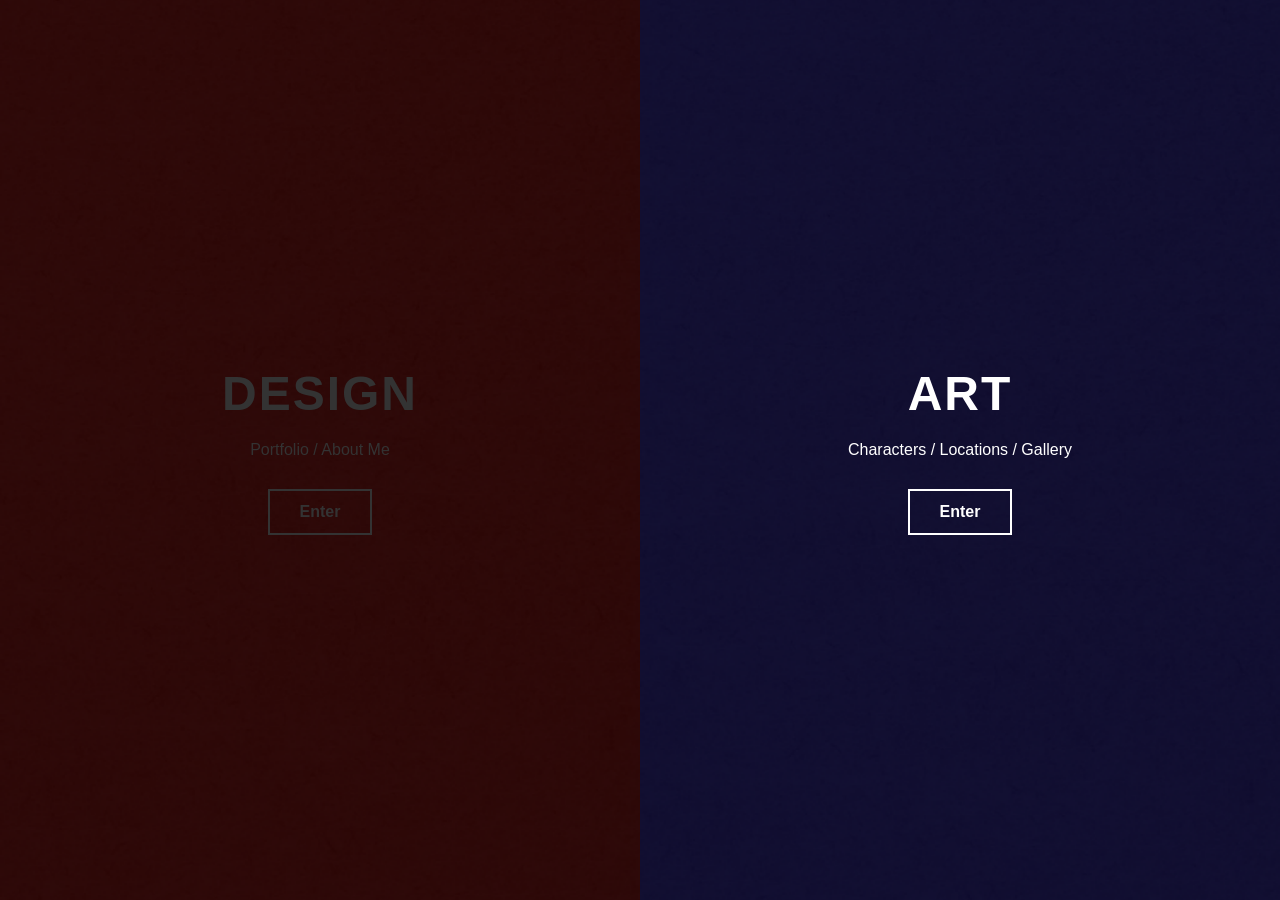
==== index.html @ 6acf8da5 "Start" ====
<!DOCTYPE html>
<html lang="en">
<head>
    <meta charset="UTF-8">
    <meta name="viewport" content="width=device-width, initial-scale=1.0">
    <title>My Portfolio Hub</title>
    <link rel="stylesheet" href="style.css">
</head>
<body>

    <div class="split-container">
        <section class="split-side design-side">
            <h1>Design</h1>
            <p style="margin-bottom: 30px;">Portfolio / About Me</p>
            <!-- Веде на сторінку design.html -->
            <a href="design.html" class="btn design-btn">Enter</a>
        </section>
        <section class="split-side art-side">
            <h1>Art</h1>
            <p style="margin-bottom: 30px;">Characters / Locations / Gallery</p>
            <a href="art.html" class="btn art-btn">Enter</a>
        </section>

    </div>

</body>
</html>
---- style.css ----
* {
    margin: 0;
    padding: 0;
    box-sizing: border-box;
}

body, html {
    height: 100%;
    font-family: Arial, sans-serif;
    overflow: hidden;
}
.split-container {
    display: flex;
    width: 100%;
    height: 100vh;
}
.split-side {
    flex: 1;
    display: flex;
    flex-direction: column;
    justify-content: center;
    align-items: center;
    text-align: center;
    padding: 20px;
    transition: background 0.3s ease;
}
.design-side {
        background: url("./images/redbg.png") center / cover no-repeat;
        color: #333333;
    }

.design-btn {
    border-color: #ffffff;
    color: #ffffff;
    background: transparent;
}

.design-btn:hover {
    background: #ffffff;
    color: #5a100d;
}
.art-side {
    background: url("./images/bluebg.png") center / cover no-repeat;
    color: #ffffff;
}

h1 {
    font-size: 3rem;
    margin-bottom: 20px;
    text-transform: uppercase;
    letter-spacing: 2px;
}

.btn {
    display: inline-block;
    padding: 12px 30px;
    font-size: 1rem;
    text-decoration: none;
    border: 2px solid;
    font-weight: bold;
    cursor: pointer;
    transition: all 0.3s ease;
}

.design-btn {
    border-color: #333;
    color: #333;
    background: transparent;
}
.design-btn:hover {
    background: #333;
    color: #fff;
}

.art-btn {
    border-color: #fff;
    color: #fff;
    background: transparent;
}
.art-btn:hover {
    background: #fff;
    color: #222;
}

@media (max-width: 768px) {
    .split-container {
        flex-direction: column;
    }
}
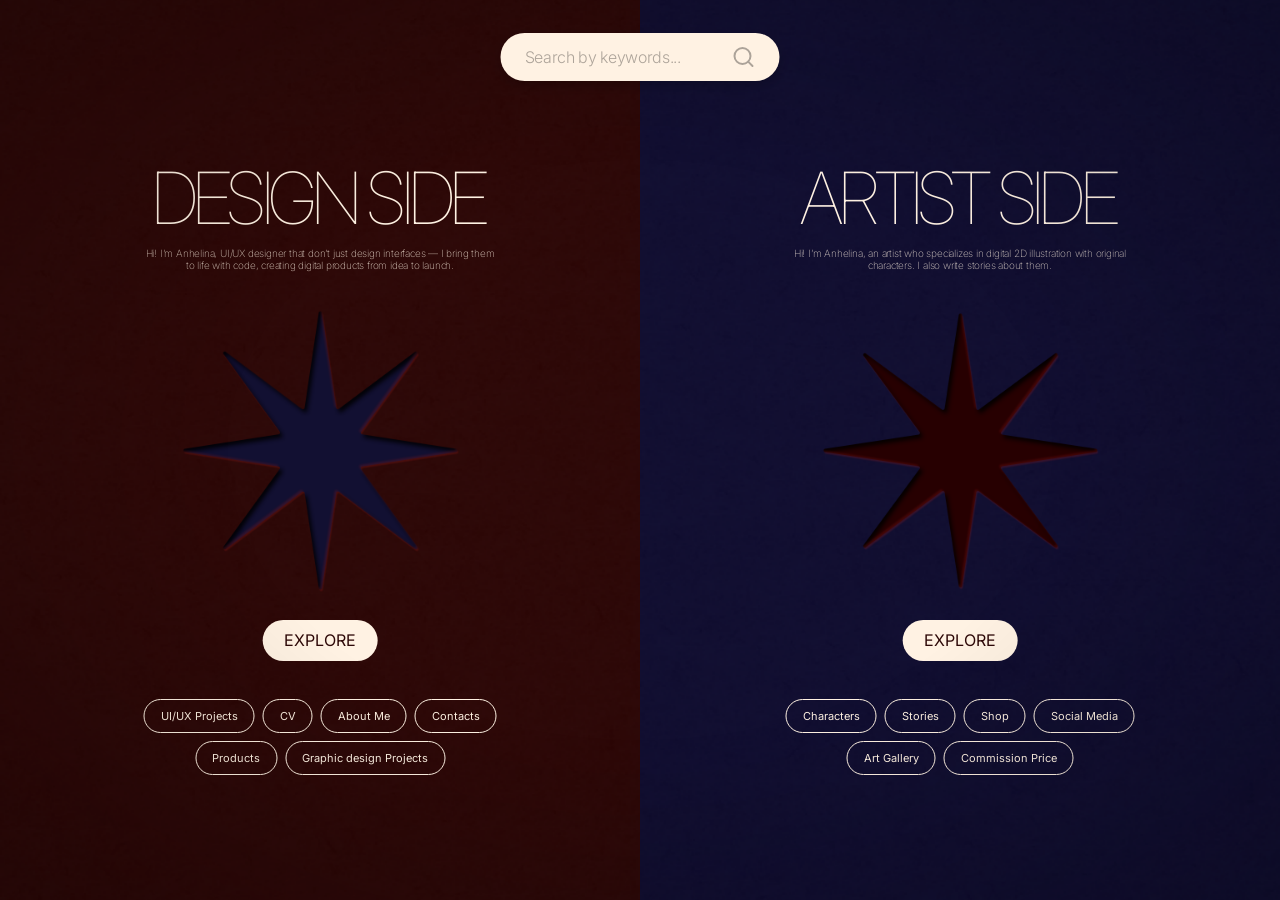
==== commit 05f25c06: "Update" ====
--- a/index.html
+++ b/index.html
@@ -3,25 +3,83 @@
 <head>
     <meta charset="UTF-8">
     <meta name="viewport" content="width=device-width, initial-scale=1.0">
-    <title>My Portfolio Hub</title>
+    <title>echoji07 — Portfolio</title>
+    <link rel="icon" type="image/svg+xml" href="images/favicon.svg">
+    <link rel="preconnect" href="https://fonts.googleapis.com">
+    <link rel="preconnect" href="https://fonts.gstatic.com" crossorigin>
+    <link href="https://fonts.googleapis.com/css2?family=Inter:wght@100;200;300;400&display=swap" rel="stylesheet">
     <link rel="stylesheet" href="style.css">
 </head>
-<body>
+<body class="hub-page">
 
-    <div class="split-container">
+    <!-- Пошук (по центру між двома половинами) -->
+    <form class="search" role="search" onsubmit="return false;">
+        <div class="search-field">
+            <input class="search-input" type="text" placeholder="Search by keywords..." aria-label="Search by keywords" autocomplete="off">
+            <button class="search-clear" type="button" aria-label="Clear" hidden>
+                <img src="images/close-icon.svg" alt="">
+            </button>
+            <img class="search-icon" src="images/search-icon.svg" alt="">
+        </div>
+        <div class="search-results"></div>
+    </form>
+
+    <main class="split-container">
+
+        <!-- ===== DESIGN SIDE ===== -->
         <section class="split-side design-side">
-            <h1>Design</h1>
-            <p style="margin-bottom: 30px;">Portfolio / About Me</p>
-            <!-- Веде на сторінку design.html -->
-            <a href="design.html" class="btn design-btn">Enter</a>
-        </section>
-        <section class="split-side art-side">
-            <h1>Art</h1>
-            <p style="margin-bottom: 30px;">Characters / Locations / Gallery</p>
-            <a href="art.html" class="btn art-btn">Enter</a>
+            <div class="stage">
+
+                <div class="hero-text">
+                    <h1 class="hero-title">Design Side</h1>
+                    <p class="hero-desc">Hi! I’m Anhelina, UI/UX designer that don’t just design interfaces — I bring them to life with code, creating digital products from idea to launch.</p>
+                </div>
+
+                <a href="design.html" class="btn">explore</a>
+
+                <nav class="nav-chips" aria-label="Design navigation">
+                    <div class="chip-row">
+                        <a href="design.html#ui-ux" class="chip">UI/UX Projects</a>
+                        <a href="design.html#cv" class="chip">CV</a>
+                        <a href="design.html#about" class="chip">About Me</a>
+                        <a href="design.html#contacts" class="chip">Contacts</a>
+                    </div>
+                    <div class="chip-row">
+                        <a href="design.html#products" class="chip">Products</a>
+                        <a href="design.html#graphic" class="chip">Graphic design Projects</a>
+                    </div>
+                </nav>
+            </div>
         </section>
 
-    </div>
+        <!-- ===== ARTIST SIDE ===== -->
+        <section class="split-side art-side">
+            <div class="stage">
 
+                <div class="hero-text">
+                    <h1 class="hero-title">Artist Side</h1>
+                    <p class="hero-desc">Hi! I’m Anhelina, an artist who specializes in digital 2D illustration with original characters. I also write stories about them.</p>
+                </div>
+
+                <a href="art.html" class="btn">explore</a>
+
+                <nav class="nav-chips" aria-label="Art navigation">
+                    <div class="chip-row">
+                        <a href="art.html#characters" class="chip">Characters</a>
+                        <a href="art.html#stories" class="chip">Stories</a>
+                        <a href="art.html#shop" class="chip">Shop</a>
+                        <a href="art.html#social" class="chip">Social Media</a>
+                    </div>
+                    <div class="chip-row">
+                        <a href="art.html#gallery" class="chip">Art Gallery</a>
+                        <a href="art.html#commission" class="chip">Commission Price</a>
+                    </div>
+                </nav>
+            </div>
+        </section>
+
+    </main>
+
+    <script src="search.js"></script>
 </body>
-</html>+</html>
--- a/style.css
+++ b/style.css
@@ -1,89 +1,414 @@
+/* ==========================================================
+   echoji07 website — перший екран (Design side / Artist side)
+   Макет Figma: 1920x1080, кожна половина 960x1080.
+   Усі розміри задані через --u (1 піксель макета).
+   ========================================================== */
+
+:root {
+    --u: min(calc(100vw / 1920), calc(100vh / 1080));
+    --cream: #FFF2E3;
+    --red-bg: #270001;
+    --blue-bg: #08072F;
+    --red-star: #121032;
+    --blue-star: #270001;
+    --btn-text: #2E0908;
+}
+
 * {
     margin: 0;
     padding: 0;
     box-sizing: border-box;
 }
 
-body, html {
+html, body {
     height: 100%;
-    font-family: Arial, sans-serif;
+    font-family: "Inter", Arial, sans-serif;
+    -webkit-font-smoothing: antialiased;
+}
+
+body.hub-page {
     overflow: hidden;
-}
+    background: #000;
+}
+
+a {
+    text-decoration: none;
+    color: inherit;
+}
+
+/* ---------- Він'єтка на весь екран (~20% затемнення по краях) ---------- */
+
+body.hub-page::after {
+    content: "";
+    position: fixed;
+    inset: 0;
+    z-index: 4;
+    pointer-events: none;
+    background: radial-gradient(ellipse at center, rgba(0, 0, 0, 0) 45%, rgba(0, 0, 0, 0.2) 100%);
+}
+
+/* ---------- Контейнер з двома половинами ---------- */
+
 .split-container {
     display: flex;
     width: 100%;
     height: 100vh;
-}
+    position: relative;
+}
+
 .split-side {
+    position: relative;
     flex: 1;
+    overflow: hidden;
+    color: var(--cream);
+}
+
+.design-side {
+    background: var(--red-bg) url("./images/redbg.png") center / cover no-repeat;
+}
+
+.art-side {
+    background: var(--blue-bg) url("./images/bluebg.png") center / cover no-repeat;
+}
+
+/* Сцена 960x1080 — по центру половини, масштабується разом з вікном */
+.stage {
+    position: absolute;
+    left: 50%;
+    top: 50%;
+    width: calc(960 * var(--u));
+    height: calc(1080 * var(--u));
+    transform: translate(-50%, -50%);
+}
+
+/* ---------- Заголовок + опис ---------- */
+
+.hero-text {
+    position: absolute;
+    left: 50%;
+    top: calc(100 * var(--u));
+    width: calc(588 * var(--u));
+    transform: translateX(-50%);
     display: flex;
     flex-direction: column;
+    align-items: center;
+    gap: calc(12 * var(--u));
+}
+
+.hero-title {
+    width: 100%;
+    height: calc(124 * var(--u));
+    display: flex;
+    align-items: center;
     justify-content: center;
-    align-items: center;
     text-align: center;
-    padding: 20px;
-    transition: background 0.3s ease;
-}
-.design-side {
-        background: url("./images/redbg.png") center / cover no-repeat;
-        color: #333333;
-    }
-
-.design-btn {
-    border-color: #ffffff;
-    color: #ffffff;
+    font-family: "Inter", Arial, sans-serif;
+    font-weight: 100;
+    font-size: calc(108 * var(--u));
+    line-height: 1;
+    letter-spacing: -0.08em;
+    /* компенсація від'ємного letter-spacing після останньої літери, щоб текст був точно по центру */
+    padding-right: 0.08em;
+    text-transform: uppercase;
+    white-space: nowrap;
+    color: var(--cream);
+    margin: 0;
+}
+
+.hero-desc {
+    width: calc(526 * var(--u));
+    max-width: 100%;
+    text-align: center;
+    font-family: "Inter", Arial, sans-serif;
+    font-weight: 200; /* Inter Extra Light */
+    font-size: max(10px, calc(14 * var(--u)));
+    line-height: calc(18 * var(--u));
+    letter-spacing: -0.02em;
+    color: rgba(255, 242, 227, 0.8);
+}
+
+/* ---------- Кнопка EXPLORE ---------- */
+
+.btn {
+    position: absolute;
+    left: 50%;
+    top: calc(795 * var(--u));
+    transform: translateX(-50%);
+    display: inline-flex;
+    align-items: center;
+    justify-content: center;
+    padding: calc(14 * var(--u)) calc(24 * var(--u));
+    border-radius: 999px;
+    background: var(--cream);
+    color: var(--btn-text);
+    font-weight: 400;
+    font-size: max(12px, calc(18 * var(--u)));
+    text-transform: uppercase;
+    line-height: 1.2;
+    cursor: pointer;
+    transition: transform 0.25s ease, box-shadow 0.25s ease;
+}
+
+.btn:hover {
+    transform: translateX(-50%) translateY(-2px);
+    box-shadow: 0 6px 20px rgba(255, 242, 227, 0.25);
+}
+
+/* Кнопки EXPLORE: текст 24, відступи 16 / 32 (задані окремо для кожної сторони) */
+.design-side .btn {
+    font-size: max(16px, calc(24 * var(--u)));
+    padding: calc(16 * var(--u)) calc(32 * var(--u));
+}
+
+.art-side .btn {
+    font-size: max(16px, calc(24 * var(--u)));
+    padding: calc(16 * var(--u)) calc(32 * var(--u));
+}
+
+/* ---------- Навігаційні «таблетки» ---------- */
+
+.nav-chips {
+    position: absolute;
+    left: 50%;
+    top: calc(914 * var(--u));
+    transform: translateX(-50%);
+    display: flex;
+    flex-direction: column;
+    align-items: center;
+    gap: calc(12 * var(--u));
+}
+
+.chip-row {
+    display: flex;
+    justify-content: center;
+    align-items: center;
+    gap: calc(12 * var(--u));
+}
+
+.chip {
+    display: inline-flex;
+    align-items: center;
+    justify-content: center;
+    padding: calc(14 * var(--u)) calc(24 * var(--u));
+    border: 1px solid var(--cream);
+    border-radius: 999px;
+    color: var(--cream);
+    font-weight: 400;
+    font-size: max(11px, calc(16 * var(--u)));
+    line-height: 1.2;
+    white-space: nowrap;
+    transition: background 0.25s ease, color 0.25s ease;
+}
+
+.chip:hover {
+    background: var(--cream);
+    color: var(--btn-text);
+}
+
+/* ---------- Пошук (по центру зверху, через обидві половини) ---------- */
+
+.search {
+    position: fixed;
+    z-index: 5;
+    left: 50%;
+    top: clamp(16px, calc(50 * var(--u)), 50px);
+    transform: translateX(-50%);
+    width: 279px;
+    background: var(--cream);
+    border-radius: 30px;
+    overflow: hidden;
+    box-shadow: 0 4px 12px rgba(0, 0, 0, 0.2);
+}
+
+/* Рядок вводу: 279 x 48, відступи 12 / 24 */
+.search-field {
+    display: flex;
+    align-items: center;
+    height: 48px;
+    padding: 12px 24px;
+}
+
+.search input {
+    flex: 1;
+    min-width: 0;
+    border: 0;
+    outline: 0;
     background: transparent;
-}
-
-.design-btn:hover {
-    background: #ffffff;
-    color: #5a100d;
-}
-.art-side {
-    background: url("./images/bluebg.png") center / cover no-repeat;
-    color: #ffffff;
-}
-
-h1 {
+    font-family: "Inter", Arial, sans-serif;
+    font-weight: 300;
+    font-size: 16px;
+    line-height: 24px;
+    height: 24px;
+    letter-spacing: -0.02em;
+    color: #000;
+}
+
+.search input::placeholder {
+    color: rgba(0, 0, 0, 0.32);
+}
+
+.search input::-webkit-search-cancel-button {
+    display: none;
+}
+
+.search-icon {
+    flex: none;
+    display: block;
+    width: 24px;
+    height: 24px;
+    opacity: 0.32;
+    transition: opacity 0.2s ease;
+}
+
+.search-icon:hover {
+    opacity: 0.6;
+}
+
+/* Хрестик очищення: з'являється, коли є текст; відступ 12px до лупи */
+.search-clear {
+    flex: none;
+    display: flex;
+    align-items: center;
+    justify-content: center;
+    width: 24px;
+    height: 24px;
+    margin-right: 12px;
+    padding: 0;
+    border: 0;
+    background: transparent;
+    cursor: pointer;
+}
+
+.search-clear[hidden] {
+    display: none;
+}
+
+.search-clear img {
+    width: 18px;
+    height: 18px;
+    opacity: 0.32;
+    transition: opacity 0.2s ease;
+}
+
+.search-clear:hover img {
+    opacity: 0.6;
+}
+
+/* Випадаючі підказки (Variant3) */
+.search-results {
+    display: none;
+    padding: 0 24px;
+}
+
+.search.is-open .search-results {
+    display: block;
+}
+
+.search-result {
+    display: flex;
+    align-items: center;
+    gap: 8px;
+    padding: 14px 0;
+    font-weight: 300;
+    font-size: 16px;
+    line-height: 24px;
+    letter-spacing: -0.02em;
+    color: #000;
+    border-top: 1px solid rgba(0, 0, 0, 0.06);
+}
+
+.search-result-title {
+    flex: 1;
+    min-width: 0;
+    white-space: nowrap;
+    overflow: hidden;
+    text-overflow: ellipsis;
+}
+
+.search-result-side {
+    flex: none;
+    font-size: 14px;
+    text-align: right;
+    color: rgba(0, 0, 0, 0.12);
+    white-space: nowrap;
+}
+
+.search-result-arrow {
+    flex: none;
+    width: 24px;
+    height: 24px;
+    opacity: 0.5;
+}
+
+.search-result:hover .search-result-side {
+    color: rgba(0, 0, 0, 0.4);
+}
+
+/* ---------- Внутрішні сторінки (design.html / art.html) ---------- */
+
+body.sub-page {
+    min-height: 100vh;
+    padding: 50px;
+    color: var(--cream);
+}
+
+body.sub-page.design { background: var(--red-bg); }
+body.sub-page.art    { background: var(--blue-bg); }
+
+body.sub-page h1 {
+    font-weight: 100;
     font-size: 3rem;
+    letter-spacing: -0.04em;
+    text-transform: uppercase;
     margin-bottom: 20px;
-    text-transform: uppercase;
-    letter-spacing: 2px;
-}
-
-.btn {
+}
+
+body.sub-page p {
+    font-weight: 200;
+    opacity: 0.8;
+}
+
+.back-link {
     display: inline-block;
-    padding: 12px 30px;
-    font-size: 1rem;
-    text-decoration: none;
-    border: 2px solid;
-    font-weight: bold;
-    cursor: pointer;
-    transition: all 0.3s ease;
-}
-
-.design-btn {
-    border-color: #333;
-    color: #333;
-    background: transparent;
-}
-.design-btn:hover {
-    background: #333;
-    color: #fff;
-}
-
-.art-btn {
-    border-color: #fff;
-    color: #fff;
-    background: transparent;
-}
-.art-btn:hover {
-    background: #fff;
-    color: #222;
-}
+    margin-top: 40px;
+    padding: 14px 24px;
+    border: 1px solid var(--cream);
+    border-radius: 999px;
+    transition: background 0.25s ease, color 0.25s ease;
+}
+
+.back-link:hover {
+    background: var(--cream);
+    color: var(--btn-text);
+}
+
+/* ---------- Мобільна версія: половини одна під одною ---------- */
 
 @media (max-width: 768px) {
+    body.hub-page {
+        overflow-y: auto;
+    }
+
+    :root {
+        --u: calc(100vw / 700);
+    }
+
     .split-container {
         flex-direction: column;
-    }
-}+        height: auto;
+    }
+
+    .split-side {
+        flex: none;
+        height: calc(1080 * var(--u));
+    }
+
+    .stage {
+        top: 0;
+        transform: translateX(-50%);
+    }
+
+    .search {
+        top: 20px;
+    }
+}
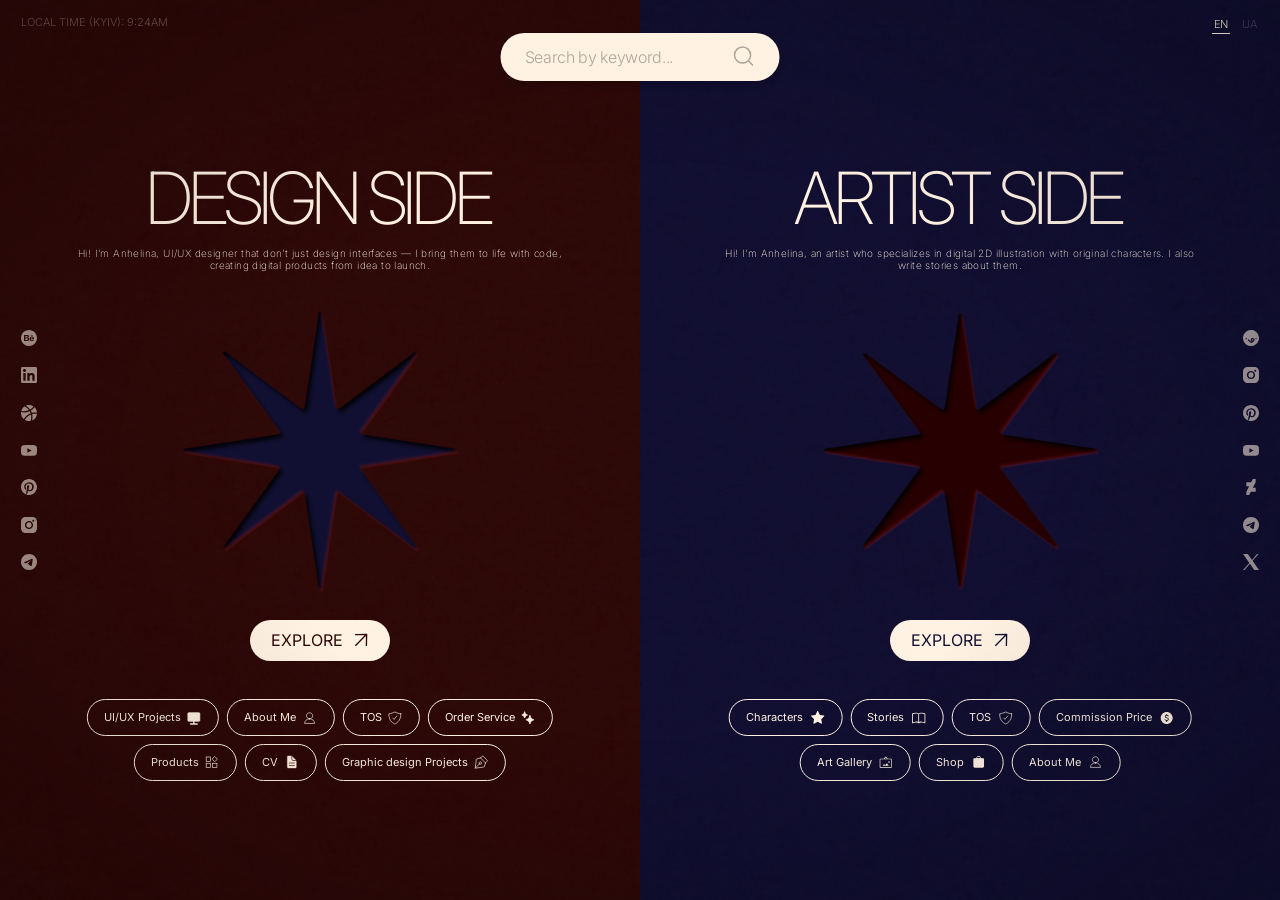
==== commit 895d5da1: "upd" ====
--- a/index.html
+++ b/index.html
@@ -12,10 +12,101 @@
 </head>
 <body class="hub-page">
 
+    <!-- ===== SVG-спрайт іконок (колір береться з currentColor) ===== -->
+    <svg class="sprite" xmlns="http://www.w3.org/2000/svg" aria-hidden="true" focusable="false">
+
+        <!-- UI -->
+        <symbol id="i-arrow-out" viewBox="0 0 24 24" fill="none">
+            <path d="M3.48528 20.4853L20.4558 3.51472M20.0316 20.9095L20.4558 3.51472L3.06102 3.93898" stroke="currentColor" stroke-linejoin="round"/>
+        </symbol>
+
+        <!-- Соцмережі -->
+        <symbol id="i-youtube" viewBox="0 0 24 24" fill="none">
+            <path d="M23.4991 7.13999C23.3625 6.65601 23.0946 6.21465 22.7223 5.86008C22.35 5.50551 21.8863 5.25017 21.3777 5.11961C19.5054 4.64063 12 4.64062 12 4.64062C12 4.64062 4.49464 4.64062 2.62232 5.11706C2.11345 5.2472 1.64953 5.5024 1.27716 5.85703C0.904787 6.21167 0.637069 6.65325 0.500893 7.13744C-1.02179e-07 8.92088 0 12.6406 0 12.6406C0 12.6406 -1.02179e-07 16.3604 0.500893 18.1413C0.776786 19.1247 1.59107 19.8992 2.62232 20.1616C4.49464 20.6406 12 20.6406 12 20.6406C12 20.6406 19.5054 20.6406 21.3777 20.1616C22.4116 19.8992 23.2232 19.1247 23.4991 18.1413C24 16.3604 24 12.6406 24 12.6406C24 12.6406 24 8.92088 23.4991 7.13999ZM9.61607 16.0546V9.22661L15.8304 12.6151L9.61607 16.0546Z" fill="currentColor"/>
+        </symbol>
+        <symbol id="i-pinterest" viewBox="0 0 24 24" fill="none">
+            <path fill-rule="evenodd" clip-rule="evenodd" d="M12 0C5.38323 0 0 5.38323 0 12C0 17.1569 3.27005 21.5636 7.84505 23.2576C7.71329 22.0828 7.73397 20.1589 7.95139 19.2275C8.15502 18.3525 9.26684 13.6516 9.26684 13.6516C9.26684 13.6516 8.93116 12.9794 8.93116 11.9866C8.93116 10.4265 9.83502 9.2625 10.9606 9.2625C11.918 9.2625 12.3797 9.98127 12.3797 10.8424C12.3797 11.8054 11.7674 13.2438 11.4503 14.5769C11.1858 15.694 12.0103 16.6047 13.1113 16.6047C15.105 16.6047 16.6375 14.5023 16.6375 11.468C16.6375 8.78231 14.7081 6.90426 11.9525 6.90426C8.76118 6.90426 6.88787 9.29828 6.88787 11.7726C6.88787 12.7364 7.2589 13.7702 7.7227 14.3328C7.81414 14.4441 7.82754 14.5412 7.80037 14.6542C7.71536 15.0084 7.52641 15.7703 7.48886 15.9265C7.44011 16.1323 7.32619 16.175 7.11391 16.0762C5.71264 15.4239 4.8368 13.3758 4.8368 11.7303C4.8368 8.19212 7.40729 4.94207 12.2489 4.94207C16.1405 4.94207 19.1644 7.7145 19.1644 11.421C19.1644 15.2871 16.7264 18.3982 13.3435 18.3982C12.2067 18.3982 11.1384 17.8076 10.773 17.1099C10.773 17.1099 10.2104 19.2516 10.0736 19.7766C9.83754 20.6847 8.82702 22.5658 8.31975 23.4203C9.50866 23.8047 10.7505 24.0003 12 24C18.617 24 24 18.617 24 12C24 5.38323 18.617 0 12 0Z" fill="currentColor"/>
+        </symbol>
+        <symbol id="i-instagram" viewBox="0 0 24 24" fill="none">
+            <path d="M11.9968 7.9983C9.79333 7.9983 7.99515 9.79651 7.99515 12C7.99515 14.2035 9.79333 16.0017 11.9968 16.0017C14.2002 16.0017 15.9984 14.2035 15.9984 12C15.9984 9.79651 14.2002 7.9983 11.9968 7.9983ZM23.9987 12C23.9987 10.3429 24.0137 8.70077 23.9206 7.04665C23.8275 5.12536 23.3893 3.4202 21.9843 2.01525C20.5764 0.607302 18.8743 0.172008 16.953 0.0789456C15.2959 -0.0141173 13.6539 0.000892936 11.9998 0.000892936C10.3427 0.000892936 8.70061 -0.0141173 7.04652 0.0789456C5.12526 0.172008 3.42014 0.610305 2.01522 2.01525C0.607291 3.42321 0.172005 5.12536 0.0789442 7.04665C-0.014117 8.70377 0.000892919 10.3459 0.000892919 12C0.000892919 13.6541 -0.014117 15.2992 0.0789442 16.9533C0.172005 18.8746 0.610293 20.5798 2.01522 21.9847C3.42314 23.3927 5.12526 23.828 7.04652 23.9211C8.70361 24.0141 10.3457 23.9991 11.9998 23.9991C13.6569 23.9991 15.2989 24.0141 16.953 23.9211C18.8743 23.828 20.5794 23.3897 21.9843 21.9847C23.3923 20.5768 23.8275 18.8746 23.9206 16.9533C24.0167 15.2992 23.9987 13.6571 23.9987 12ZM11.9968 18.1572C8.58954 18.1572 5.83973 15.4073 5.83973 12C5.83973 8.5927 8.58954 5.84284 11.9968 5.84284C15.404 5.84284 18.1538 8.5927 18.1538 12C18.1538 15.4073 15.404 18.1572 11.9968 18.1572ZM18.406 7.02864C17.6105 7.02864 16.968 6.38621 16.968 5.59067C16.968 4.79513 17.6105 4.1527 18.406 4.1527C19.2015 4.1527 19.8439 4.79513 19.8439 5.59067C19.8442 5.77957 19.8071 5.96667 19.735 6.14124C19.6628 6.31581 19.5569 6.47442 19.4233 6.608C19.2897 6.74157 19.1311 6.84748 18.9565 6.91967C18.782 6.99185 18.5949 7.02888 18.406 7.02864Z" fill="currentColor"/>
+        </symbol>
+        <symbol id="i-x" viewBox="0 0 24 24" fill="none">
+            <path d="M0.152 0H7.22L13.51 8.996L21.06 0H23.318L14.37 10.228L24 24H16.936L10.366 14.606L2.256 24H0L9.506 13.376L0.152 0Z" fill="currentColor"/>
+        </symbol>
+        <symbol id="i-telegram" viewBox="0 0 24 24" fill="none">
+            <path d="M11.944 3.26458e-05C8.77113 0.0148349 5.73325 1.28565 3.4949 3.53448C1.25656 5.78331 -3.4527e-05 8.8271 7.11527e-10 12C7.11529e-10 15.1826 1.26428 18.2349 3.51472 20.4853C5.76515 22.7357 8.8174 24 12 24C15.1826 24 18.2348 22.7357 20.4853 20.4853C22.7357 18.2349 24 15.1826 24 12C24 8.81742 22.7357 5.76518 20.4853 3.51475C18.2348 1.26431 15.1826 3.26458e-05 12 3.26458e-05C11.9813 -1.08819e-05 11.9627 -1.08819e-05 11.944 3.26458e-05ZM16.906 7.22402C17.006 7.22201 17.227 7.24703 17.371 7.36403C17.4667 7.44714 17.5277 7.56311 17.542 7.68902C17.558 7.78202 17.578 7.99502 17.562 8.16101C17.382 10.059 16.6 14.663 16.202 16.788C16.034 17.688 15.703 17.989 15.382 18.018C14.686 18.083 14.157 17.558 13.482 17.116C12.426 16.423 11.829 15.992 10.804 15.316C9.61899 14.536 10.387 14.106 11.062 13.406C11.239 13.222 14.309 10.429 14.369 10.176C14.376 10.144 14.383 10.026 14.313 9.96401C14.243 9.902 14.139 9.92303 14.064 9.94001C13.958 9.96401 12.271 11.08 9.003 13.285C8.523 13.615 8.09001 13.775 7.701 13.765C7.27299 13.757 6.44901 13.524 5.83599 13.325C5.08401 13.08 4.48701 12.951 4.539 12.536C4.566 12.32 4.86399 12.099 5.43201 11.873C8.93001 10.349 11.262 9.34403 12.43 8.85902C15.762 7.47302 16.455 7.23203 16.906 7.22402Z" fill="currentColor"/>
+        </symbol>
+        <symbol id="i-vgen" viewBox="0 0 24 24" fill="none">
+            <path d="M0.0613824 10.8579C0.136839 10.1033 0.278321 9.35629 0.484884 8.62813C1.2819 5.82113 3.05136 3.34332 5.55087 1.81154C8.05038 0.279768 11.1271 -0.305023 14.0256 0.152435C15.3301 0.358055 16.6015 0.77684 17.7607 1.41162C22.1844 3.83473 24.7443 9.25348 23.8067 14.2091C22.8692 19.1647 18.5068 23.2743 13.504 23.9138C8.50123 24.5533 3.24472 21.6746 1.09043 17.1142C0.172681 15.1731 -0.15084 12.9886 0.0613824 10.8579ZM13.1211 17.316C13.106 17.384 13.0918 17.4519 13.0768 17.5198C12.7429 17.4858 12.3665 17.5377 12.0835 17.399C11.6421 17.1821 11.2167 16.8841 10.8706 16.5351C10.1896 15.8475 9.56612 15.1033 8.92285 14.3789C8.57198 13.9837 8.05698 13.8941 7.66461 14.1704C7.25431 14.4591 7.13169 14.9816 7.44578 15.4136C8.42766 16.7595 9.5199 18.0046 10.9611 18.8846C12.0307 19.5373 13.1135 19.5581 14.1841 18.8714C15.5744 17.9791 16.5412 16.6935 17.4023 15.324C17.5249 15.1297 17.5127 14.8062 17.4683 14.559C17.3401 13.8394 16.9052 13.281 16.4101 12.7688C15.3725 11.6954 13.6795 11.6539 12.5608 12.6688C11.5148 13.6177 11.4073 15.2853 12.325 16.404C12.5806 16.7152 12.8551 17.0114 13.1211 17.3151V17.316ZM19.5472 13.563C20.1197 13.5573 20.629 13.032 20.6092 12.4661C20.5904 11.902 20.0971 11.4313 19.5321 11.4351C18.968 11.4389 18.4804 11.9199 18.4719 12.4811C18.4625 13.0556 18.9718 13.5677 19.5472 13.563ZM4.98306 11.8803C4.436 11.8671 3.9276 12.3481 3.89836 12.9065C3.86913 13.4706 4.37091 14.0016 4.94722 14.0148C5.50843 14.0271 6.00738 13.5564 6.03002 12.9914C6.0536 12.4161 5.56125 11.8935 4.98306 11.8803Z" fill="currentColor"/>
+            <path d="M14.6037 16.1091C14.3037 15.8224 14.0462 15.5941 13.8104 15.346C13.4765 14.9942 13.4266 14.5651 13.6614 14.1887C13.8991 13.8086 14.2575 13.7011 14.6754 13.7841C15.0319 13.8558 15.5101 14.3877 15.5063 14.7141C15.5044 14.8452 15.4497 14.9942 15.3733 15.1017C15.1404 15.4309 14.8848 15.7441 14.6037 16.1081V16.1091Z" fill="currentColor"/>
+        </symbol>
+        <symbol id="i-deviantart" viewBox="0 0 24 24" fill="none">
+            <path d="M18.9981 0H14.9842L14.556 0.437909L12.514 4.44967L11.9178 4.80403H5.00269V10.7994H8.69748L9.08235 11.1955L5.00269 19.2104V24L9.01937 23.9986L9.44903 23.5592L11.4952 19.546L12.0788 19.1988H18.9981V13.2064H15.2921L14.917 12.8204L18.9981 4.80115" fill="currentColor"/>
+        </symbol>
+        <symbol id="i-dribbble" viewBox="0 0 24 24" fill="none">
+            <path d="M8.0167 1.48382C7.94204 1.43777 7.88206 1.3715 7.84374 1.29274C7.80543 1.21398 7.79037 1.12598 7.80031 1.03901C7.81026 0.95204 7.84481 0.869682 7.89992 0.801547C7.95504 0.733413 8.02844 0.682312 8.11158 0.654207C9.79986 0.0741558 11.5965 -0.123762 13.371 0.0748207C15.1456 0.273404 16.8535 0.863505 18.3708 1.80228C18.4258 1.83685 18.4729 1.88258 18.509 1.9365C18.545 1.99041 18.5693 2.0513 18.5802 2.11519C18.5912 2.17909 18.5885 2.24456 18.5723 2.30735C18.5562 2.37013 18.5269 2.42882 18.4865 2.47959C17.1468 4.18683 15.5037 5.63396 13.6393 6.74883C12.1333 4.63984 10.2221 2.85019 8.0167 1.48382ZM11.9869 7.61537C10.2968 5.31587 8.07346 3.4587 5.50685 2.20267C5.43336 2.16708 5.35162 2.15184 5.2702 2.15853C5.18877 2.16523 5.11064 2.19363 5.04399 2.24075C2.96615 3.72269 1.41292 5.82331 0.607502 8.24075C0.587265 8.30257 0.580356 8.36794 0.587225 8.43261C0.594094 8.49727 0.614588 8.55975 0.647363 8.61596C0.680139 8.67218 0.724455 8.72085 0.77741 8.75879C0.830365 8.79673 0.890762 8.82309 0.954645 8.83614C2.16242 9.09577 3.39422 9.22804 4.62974 9.23075C7.17073 9.23213 9.68145 8.68086 11.9869 7.61537ZM23.998 10.695C23.7039 8.01864 22.514 5.51919 20.6203 3.59998C20.5741 3.55321 20.5185 3.5168 20.4571 3.49317C20.3957 3.46954 20.33 3.45924 20.2643 3.46296C20.1986 3.46667 20.1344 3.48431 20.0761 3.5147C20.0178 3.5451 19.9666 3.58754 19.926 3.63921C18.4614 5.49956 16.67 7.07907 14.639 8.30075C15.2736 9.39686 15.7987 10.5524 16.207 11.7508C17.8648 11.3026 19.575 11.076 21.2926 11.0769C22.0272 11.0769 22.7612 11.1181 23.4912 11.2004C23.5591 11.2071 23.6277 11.1988 23.692 11.176C23.7564 11.1533 23.8149 11.1166 23.8633 11.0686C23.9117 11.0206 23.9489 10.9626 23.9722 10.8986C23.9955 10.8346 24.0043 10.7662 23.998 10.6984V10.695ZM16.7184 13.5219C17.0614 14.9767 17.2342 16.4663 17.2334 17.9608C17.2326 19.3912 17.0731 20.8172 16.7578 22.2127C16.7376 22.2982 16.7423 22.3876 16.7713 22.4705C16.8003 22.5534 16.8525 22.6263 16.9216 22.6807C16.9907 22.7351 17.074 22.7687 17.1616 22.7776C17.2492 22.7864 17.3375 22.7702 17.4162 22.7308C19.1712 21.8529 20.6848 20.5611 21.8256 18.9675C22.9663 17.374 23.6997 15.5268 23.9621 13.5865C23.9701 13.526 23.9659 13.4645 23.9498 13.4057C23.9338 13.3468 23.9062 13.2916 23.8686 13.2435C23.8311 13.1953 23.7843 13.155 23.731 13.125C23.6778 13.0949 23.6191 13.0757 23.5583 13.0684C21.27 12.7747 18.9462 12.9315 16.7184 13.53V13.5219ZM14.4458 12.3161C14.0725 11.2252 13.5923 10.1735 13.0121 9.17652C10.3965 10.4295 7.5315 11.079 4.62974 11.0769C3.27333 11.077 1.92062 10.9358 0.593616 10.6558C0.529591 10.6423 0.463429 10.6425 0.399496 10.6564C0.335563 10.6703 0.275311 10.6976 0.222715 10.7364C0.170119 10.7752 0.126375 10.8247 0.0943675 10.8816C0.0623604 10.9385 0.042818 11.0015 0.0370294 11.0665C0.0131151 11.3742 0.000772246 11.6854 8.16625e-07 12C-0.000607028 13.6431 0.338122 15.2688 0.995086 16.7757C1.65205 18.2826 2.61317 19.6385 3.81858 20.7588C3.86942 20.8053 3.93004 20.8399 3.996 20.86C4.06195 20.8801 4.13158 20.8852 4.1998 20.8751C4.26801 20.8649 4.33308 20.8396 4.39025 20.8012C4.44741 20.7627 4.49524 20.712 4.53022 20.6527C6.78875 16.8313 10.2863 13.8919 14.4458 12.3196V12.3161ZM5.98244 21.8365C5.95202 21.8895 5.93244 21.9479 5.92482 22.0085C5.9172 22.069 5.9217 22.1305 5.93806 22.1893C5.95442 22.2481 5.98231 22.3031 6.02011 22.3511C6.05792 22.399 6.1049 22.4391 6.15832 22.4688C8.57829 23.8218 11.3931 24.2983 14.1253 23.8177C14.2065 23.8036 14.2824 23.7676 14.3448 23.7138C14.4072 23.6599 14.4537 23.5901 14.4793 23.5119C15.0761 21.7228 15.3809 19.8497 15.3819 17.9642C15.3822 16.6653 15.237 15.3703 14.9491 14.1035C11.1575 15.5765 7.99086 18.3076 5.98244 21.8365Z" fill="currentColor"/>
+        </symbol>
+        <symbol id="i-behance" viewBox="0 0 24 24" fill="none">
+            <path d="M9.54375 10.883C9.77679 10.7143 9.88929 10.4357 9.88929 10.0527C9.89732 9.87054 9.85982 9.69107 9.77946 9.52768C9.70714 9.39643 9.6 9.28661 9.46875 9.20893C9.33266 9.1264 9.18151 9.07177 9.02411 9.04821C8.85268 9.01607 8.67857 9.0 8.50714 9.00268H6.62411V11.1375H8.6625C9.01339 11.1402 9.31071 11.0545 9.54375 10.883ZM9.85982 12.8116C9.59732 12.6107 9.24643 12.5116 8.80982 12.5116H6.61875V15.0295H8.76696C8.96786 15.0295 9.15268 15.0107 9.33214 14.9732C9.50194 14.94 9.6638 14.8745 9.80893 14.7804C9.94554 14.692 10.0554 14.5714 10.1384 14.4161C10.2188 14.2607 10.2589 14.0625 10.2589 13.8241C10.2589 13.35 10.125 13.0152 9.85982 12.8116ZM12 0C5.37321 0 0 5.37321 0 12C0 18.6268 5.37321 24 12 24C18.6268 24 24 18.6268 24 12C24 5.37321 18.6268 0 12 0ZM14.317 7.68482H18.0241V8.5875H14.317V7.68482ZM12 15.1286C11.8266 15.4577 11.579 15.742 11.2768 15.9589C10.9607 16.1786 10.6098 16.3393 10.2375 16.433C9.84796 16.5374 9.44613 16.5888 9.04286 16.5857H4.60714V7.44911H8.91964C9.35625 7.44911 9.75268 7.48929 10.1143 7.56429C10.4732 7.63929 10.7786 7.76786 11.0357 7.94196C11.2902 8.11607 11.4911 8.34911 11.633 8.63839C11.7723 8.925 11.8446 9.28393 11.8446 9.70982C11.8446 10.1705 11.7402 10.5509 11.5312 10.8589C11.3196 11.167 11.0143 11.4161 10.5991 11.6116C11.1643 11.7723 11.5795 12.0589 11.8527 12.4607C12.1313 12.8679 12.2679 13.3554 12.2679 13.9286C12.2679 14.3946 12.1795 14.7937 12 15.1286ZM19.4679 13.7143H14.6893C14.6893 14.2339 14.8688 14.7321 15.1393 15C15.4125 15.2652 15.8036 15.3991 16.3152 15.3991C16.6848 15.3991 16.9982 15.3054 17.2661 15.1205C17.5312 14.9357 17.692 14.7402 17.7509 14.5366H19.3527C19.0955 15.3321 18.7045 15.9 18.1741 16.2429C17.6491 16.5857 17.0063 16.7571 16.2589 16.7571C15.7366 16.7571 15.2679 16.6714 14.8473 16.508C14.4429 16.35 14.0786 16.1089 13.7786 15.7982C13.4828 15.4791 13.2541 15.1038 13.1062 14.6946C12.9429 14.242 12.8625 13.7652 12.8679 13.2857C12.8679 12.7902 12.9509 12.3295 13.1116 11.9009C13.4196 11.0679 14.0598 10.4009 14.8768 10.0554C15.3134 9.87321 15.7821 9.78214 16.2563 9.7875C16.8188 9.7875 17.3063 9.89464 17.7295 10.1143C18.1369 10.324 18.4906 10.6246 18.7634 10.9929C19.0339 11.3598 19.2241 11.7777 19.3446 12.2491C19.4598 12.7125 19.5 13.2 19.4679 13.7143ZM16.2 11.1536C15.9107 11.1536 15.667 11.2045 15.4795 11.3036C15.292 11.4027 15.1366 11.5259 15.0188 11.6679C14.9065 11.8049 14.8236 11.9635 14.775 12.1339C14.7321 12.2759 14.7027 12.4205 14.692 12.5679H17.6518C17.6089 12.1045 17.4482 11.7616 17.2339 11.5205C17.0089 11.2821 16.6473 11.1536 16.2 11.1536Z" fill="currentColor"/>
+        </symbol>
+        <symbol id="i-linkedin" viewBox="0 0 24 24" fill="none">
+            <path fill-rule="evenodd" clip-rule="evenodd" d="M0 2.00509C0.000577519 1.47349 0.212013 0.96382 0.587915 0.587918C0.963818 0.212016 1.47349 0.000580192 2.00509 2.67307e-06H21.9927C22.2563 -0.000427747 22.5173 0.0511258 22.7609 0.151712C23.0045 0.252298 23.2258 0.399941 23.4123 0.586188C23.5987 0.772435 23.7466 0.993628 23.8475 1.2371C23.9483 1.48058 24.0001 1.74156 24 2.00509V21.9927C24 22.5249 23.7887 23.0353 23.4125 23.4117C23.0363 23.7881 22.526 23.9997 21.9938 24H2.00509C1.4733 23.9994 0.963464 23.7878 0.58753 23.4117C0.211597 23.0356 0.000288705 22.5256 0 21.9938V2.00509ZM9.49964 9.15055H12.7495V10.7825C13.2185 9.84437 14.4185 9 16.2218 9C19.6789 9 20.4982 10.8687 20.4982 14.2975V20.6487H16.9996V15.0785C16.9996 13.1258 16.5305 12.024 15.3393 12.024C13.6865 12.024 12.9993 13.212 12.9993 15.0785V20.6487H9.49964V9.15055ZM3.49964 20.4993H6.99927V9H3.49964V20.4993ZM7.5 5.24946C7.5066 5.5491 7.45328 5.84704 7.34317 6.1258C7.23306 6.40456 7.06838 6.65851 6.8588 6.87276C6.64921 7.08702 6.39894 7.25725 6.12268 7.37346C5.84641 7.48968 5.54972 7.54955 5.25 7.54955C4.95028 7.54955 4.65359 7.48968 4.37732 7.37346C4.10106 7.25725 3.85079 7.08702 3.6412 6.87276C3.43162 6.65851 3.26694 6.40456 3.15683 6.1258C3.04672 5.84704 2.9934 5.5491 3 5.24946C3.01295 4.6613 3.25569 4.10159 3.67624 3.69021C4.09678 3.27882 4.6617 3.04846 5.25 3.04846C5.8383 3.04846 6.40322 3.27882 6.82376 3.69021C7.24431 4.10159 7.48705 4.6613 7.5 5.24946Z" fill="currentColor"/>
+        </symbol>
+
+        <!-- Іконки кнопок-«таблеток» -->
+        <symbol id="i-person" viewBox="0 0 24 24" fill="none">
+            <path d="M11.625 13.1685C14.1892 13.1685 16.2679 11.144 16.2679 8.64674C16.2679 6.14945 14.1892 4.125 11.625 4.125C9.06086 4.125 6.98218 6.14945 6.98218 8.64674C6.98218 11.144 9.06086 13.1685 11.625 13.1685Z" stroke="currentColor" stroke-linecap="round" stroke-linejoin="round"/>
+            <path d="M11.625 13.1685C6.98214 13.1685 4.125 16.6467 4.125 20.125H19.125C19.125 16.6467 16.2679 13.1685 11.625 13.1685Z" stroke="currentColor" stroke-linecap="round" stroke-linejoin="round"/>
+        </symbol>
+        <symbol id="i-doc" viewBox="0 0 24 24" fill="none">
+            <path d="M19.5 10.3711V19.5C19.5 20.0967 19.2629 20.669 18.841 21.091C18.419 21.5129 17.8467 21.75 17.25 21.75H6.75C6.15326 21.75 5.58097 21.5129 5.15901 21.091C4.73705 20.669 4.5 20.0967 4.5 19.5V4.5C4.5 3.90326 4.73705 3.33097 5.15901 2.90901C5.58097 2.48705 6.15326 2.25 6.75 2.25H11.3789C11.7766 2.25006 12.158 2.40804 12.4392 2.68922L19.0608 9.31078C19.342 9.59202 19.4999 9.97341 19.5 10.3711Z" fill="currentColor" style="stroke: var(--doc-line, #2E0908)" stroke-linejoin="round"/>
+            <path d="M12 2.625V8.25C12 8.64782 12.158 9.02936 12.4393 9.31066C12.7206 9.59196 13.1022 9.75 13.5 9.75H19.125M8.25 13.5H15.75M8.25 17.25H15.75" style="stroke: var(--doc-line, #2E0908)" stroke-linecap="round" stroke-linejoin="round"/>
+        </symbol>
+        <symbol id="i-stars" viewBox="0 0 24 24" fill="none">
+            <path d="M6.99892 3.17218L6.56501 4.55543C6.40328 5.08086 6.12867 5.5584 5.76321 5.94974C5.39775 6.34108 4.95163 6.63531 4.46065 6.80881L3.15211 7.27302C3.10791 7.28834 3.06938 7.31825 3.04205 7.35845C3.01472 7.39865 3 7.44709 3 7.4968C3 7.54651 3.01472 7.59494 3.04205 7.63514C3.06938 7.67535 3.10791 7.70525 3.15211 7.72057L4.46065 8.18582C4.94716 8.35918 5.38918 8.65152 5.7516 9.03962C6.11403 9.42771 6.38687 9.90087 6.54847 10.4215L6.98238 11.8214C6.9967 11.8687 7.02465 11.9099 7.06223 11.9392C7.09981 11.9684 7.14508 11.9841 7.19155 11.9841C7.23801 11.9841 7.28328 11.9684 7.32086 11.9392C7.35844 11.9099 7.3864 11.8687 7.40072 11.8214L7.85019 10.4392C8.01246 9.91895 8.28554 9.44617 8.64787 9.05818C9.0102 8.67018 9.45187 8.3776 9.93801 8.20352L11.2465 7.73827C11.2908 7.72295 11.3293 7.69304 11.3566 7.65284C11.3839 7.61263 11.3987 7.5642 11.3987 7.51449C11.3987 7.46478 11.3839 7.41635 11.3566 7.37615C11.3293 7.33594 11.2908 7.30603 11.2465 7.29071L9.95455 6.80881C9.4632 6.63604 9.01672 6.34207 8.65116 5.95063C8.28561 5.55918 8.01123 5.08125 7.85019 4.55543L7.41628 3.15448C7.4003 3.1077 7.37086 3.06756 7.33218 3.03983C7.29351 3.0121 7.2476 2.99822 7.20108 3.00018C7.15456 3.00215 7.10983 3.01987 7.07332 3.05078C7.03681 3.08168 7.01042 3.12419 6.99794 3.17218H6.99892ZM14.8414 8.66876L14.2343 10.6047C14.0084 11.3406 13.624 12.0094 13.1121 12.5572C12.6002 13.105 11.9752 13.5164 11.2874 13.7584L9.45643 14.4099C9.39471 14.4314 9.34093 14.4732 9.30279 14.5294C9.26465 14.5856 9.2441 14.6533 9.2441 14.7227C9.2441 14.7921 9.26465 14.8598 9.30279 14.916C9.34093 14.9722 9.39471 15.014 9.45643 15.0355L11.2874 15.687C11.9688 15.9292 12.588 16.3383 13.0955 16.8816C13.6031 17.425 13.985 18.0876 14.2109 18.8168L14.819 20.7767C14.8398 20.8418 14.8791 20.8984 14.9314 20.9384C14.9838 20.9785 15.0465 21 15.1109 21C15.1752 21 15.2379 20.9785 15.2903 20.9384C15.3426 20.8984 15.3819 20.8418 15.4027 20.7767L16.0341 18.8407C16.2607 18.112 16.6429 17.4497 17.1504 16.9064C17.6578 16.3632 18.2766 15.9539 18.9577 15.711L20.7877 15.0605C20.8494 15.039 20.9032 14.9971 20.9413 14.941C20.9795 14.8848 21 14.8171 21 14.7477C21 14.6783 20.9795 14.6106 20.9413 14.5544C20.9032 14.4982 20.8494 14.4564 20.7877 14.4349L18.98 13.7584C18.2921 13.517 17.6669 13.1058 17.1551 12.5579C16.6433 12.01 16.2593 11.3409 16.0341 10.6047L15.4261 8.64378C15.403 8.57939 15.3616 8.52437 15.3077 8.48645C15.2539 8.44853 15.1903 8.42962 15.1258 8.43237C15.0614 8.43513 14.9994 8.45942 14.9486 8.50182C14.8977 8.54422 14.8596 8.6026 14.8414 8.66876Z" fill="currentColor" stroke="currentColor" stroke-linecap="round"/>
+        </symbol>
+        <symbol id="i-products" viewBox="0 0 24 24" fill="none">
+            <rect x="3.5" y="4.43729" width="6.59907" height="6.59907" stroke="currentColor"/>
+            <rect x="3.51025" y="13.9009" width="6.59907" height="6.59907" stroke="currentColor"/>
+            <rect x="12.3038" y="7.70169" width="5.64919" height="5.64919" transform="rotate(-45 12.3038 7.70169)" stroke="currentColor"/>
+            <rect x="13.0339" y="13.9009" width="6.59907" height="6.59907" stroke="currentColor"/>
+        </symbol>
+        <symbol id="i-shield" viewBox="0 0 24 24" fill="none">
+            <path d="M15 9L10.845 14L9 12.1172" stroke="currentColor" stroke-linecap="round" stroke-linejoin="round"/>
+            <path d="M20.9611 5.78524C17.0919 5.0912 15.4923 4.57716 12 3C8.50773 4.57716 6.90806 5.0912 3.0389 5.78524C2.33794 16.895 11.3328 20.7313 12 21C12.6672 20.7313 21.6621 16.895 20.9611 5.78524Z" stroke="currentColor" stroke-linecap="round" stroke-linejoin="round"/>
+        </symbol>
+        <symbol id="i-pen" viewBox="0 0 24 24" fill="none">
+            <path d="M11.502 5.86599L14.1537 3.21434C14.4466 2.92145 14.9214 2.92145 15.2143 3.21434L21.5783 9.5783C21.8712 9.87119 21.8712 10.3461 21.5783 10.639L18.9267 13.2906M18.9267 13.2906L17.3289 18.995C17.244 19.2872 17.0202 19.4791 16.7258 19.522L3.54708 21.2456L5.27065 8.06686C5.3135 7.77242 5.50548 7.54862 5.79766 7.46377L11.502 5.86599M11.502 5.86599L18.9267 13.2906M3.54708 21.2456L9.91104 14.8816M9.91104 14.8816C10.6433 15.6138 11.8305 15.6138 12.5627 14.8816C13.2949 14.1494 13.2949 12.9622 12.5627 12.23C11.8305 11.4977 10.6433 11.4977 9.91104 12.23C9.1788 12.9622 9.17881 14.1494 9.91104 14.8816Z" stroke="currentColor" stroke-linecap="round" stroke-linejoin="round"/>
+        </symbol>
+        <symbol id="i-computer" viewBox="0 0 24 24" fill="none">
+            <path d="M19.5 4H4.5C3.67157 4 3 4.6236 3 5.39286V15.6071C3 16.3764 3.67157 17 4.5 17H19.5C20.3284 17 21 16.3764 21 15.6071V5.39286C21 4.6236 20.3284 4 19.5 4Z" fill="currentColor" stroke="currentColor" stroke-linejoin="round"/>
+            <path d="M7 21H17M12 17V21" stroke="currentColor" stroke-width="2" stroke-linecap="round" stroke-linejoin="round"/>
+        </symbol>
+        <symbol id="i-wallart" viewBox="0 0 24 24" fill="none">
+            <path d="M4.616 21C4.15533 21 3.771 20.846 3.463 20.538C3.155 20.23 3.00067 19.8457 3 19.385V8.61501C3 8.15501 3.15433 7.77101 3.463 7.46301C3.77167 7.15501 4.15567 7.00068 4.615 7.00001H8.885L12 3.88501L15.116 7.00001H19.385C19.845 7.00001 20.2293 7.15434 20.538 7.46301C20.8467 7.77168 21.0007 8.15601 21 8.61601V19.385C21 19.845 20.846 20.2293 20.538 20.538C20.23 20.8467 19.8457 21.0007 19.385 21H4.616ZM4.616 20H19.385C19.5383 20 19.6793 19.936 19.808 19.808C19.9367 19.68 20.0007 19.5387 20 19.384V8.61601C20 8.46201 19.936 8.32068 19.808 8.19201C19.68 8.06334 19.539 7.99934 19.385 8.00001H4.615C4.46167 8.00001 4.32067 8.06401 4.192 8.19201C4.06333 8.32001 3.99933 8.46134 4 8.61601V19.385C4 19.5383 4.064 19.6793 4.192 19.808C4.32 19.9367 4.461 20.0007 4.615 20M7.5 17.5H16.654L13.827 13.73L11.212 17.038L9.462 14.923L7.5 17.5ZM17.716 12.678C17.9313 12.4633 18.039 12.199 18.039 11.885C18.039 11.571 17.9313 11.3063 17.716 11.091C17.5007 10.8757 17.2363 10.7683 16.923 10.769C16.6097 10.7697 16.3453 10.877 16.13 11.091C15.9147 11.305 15.8073 11.5693 15.808 11.884C15.8087 12.1987 15.916 12.4633 16.13 12.678C16.344 12.8927 16.6083 13 16.923 13C17.2377 13 17.502 12.8927 17.716 12.678ZM10.138 7.00001H13.862L12 5.13901L10.138 7.00001Z" fill="currentColor"/>
+        </symbol>
+        <symbol id="i-shop" viewBox="0 0 24 24" fill="none">
+            <path d="M4 7.5C4 6.94772 4.44772 6.5 5 6.5H19C19.5523 6.5 20 6.94772 20 7.5V18.5C20 19.6046 19.1046 20.5 18 20.5H6C4.89543 20.5 4 19.6046 4 18.5V7.5Z" fill="currentColor"/>
+            <mask id="m-shop-handle" fill="white">
+                <path d="M16 7.5C16 6.30653 15.5786 5.16193 14.8284 4.31802C14.0783 3.47411 13.0609 3 12 3C10.9391 3 9.92172 3.47411 9.17157 4.31802C8.42143 5.16193 8 6.30653 8 7.5L12 7.5H16Z"/>
+            </mask>
+            <path d="M16 7.5C16 6.30653 15.5786 5.16193 14.8284 4.31802C14.0783 3.47411 13.0609 3 12 3C10.9391 3 9.92172 3.47411 9.17157 4.31802C8.42143 5.16193 8 6.30653 8 7.5L12 7.5H16Z" stroke="currentColor" stroke-width="2" mask="url(#m-shop-handle)"/>
+        </symbol>
+        <symbol id="i-dollar" viewBox="0 0 24 24" fill="none">
+            <path fill-rule="evenodd" clip-rule="evenodd" d="M12 3C7.02949 3 3 7.02949 3 12C3 16.9705 7.02949 21 12 21C16.9705 21 21 16.9705 21 12C21 7.02949 16.9705 3 12 3ZM12.6279 6.55814C12.6279 6.39161 12.5618 6.2319 12.444 6.11414C12.3262 5.99639 12.1665 5.93023 12 5.93023C11.8335 5.93023 11.6738 5.99639 11.556 6.11414C11.4382 6.2319 11.3721 6.39161 11.3721 6.55814V7.48158C10.9409 7.54605 10.5181 7.69507 10.1607 7.96633C9.59721 8.3933 9.27907 9.05553 9.27907 9.90698C9.27907 10.3222 9.37451 10.6895 9.5654 11.0087C9.75377 11.3235 10.0125 11.5554 10.2896 11.7321C10.802 12.0586 11.4558 12.2361 11.9967 12.3834L12.0444 12.3968C12.6463 12.5609 13.1193 12.6957 13.4551 12.9092C13.61 13.008 13.7104 13.1093 13.7749 13.2165C13.836 13.3194 13.8837 13.4609 13.8837 13.6744C13.8837 14.1851 13.6786 14.5049 13.378 14.7151C13.0515 14.9436 12.5701 15.0684 12.0218 15.0491C11.1846 15.0181 10.385 14.6607 9.9907 14.1349C9.94122 14.0689 9.87924 14.0133 9.80829 13.9713C9.73733 13.9293 9.6588 13.9017 9.57717 13.89C9.49554 13.8784 9.41242 13.8829 9.33254 13.9034C9.25266 13.9238 9.17759 13.9598 9.11163 14.0093C9.04566 14.0588 8.99009 14.1208 8.94807 14.1917C8.90606 14.2627 8.87844 14.3412 8.86678 14.4228C8.85511 14.5045 8.85965 14.5876 8.88011 14.6675C8.90057 14.7473 8.93657 14.8224 8.98605 14.8884C9.54698 15.636 10.457 16.0814 11.3721 16.2405V17.4419C11.3721 17.6084 11.4382 17.7681 11.556 17.8859C11.6738 18.0036 11.8335 18.0698 12 18.0698C12.1665 18.0698 12.3262 18.0036 12.444 17.8859C12.5618 17.7681 12.6279 17.6084 12.6279 17.4419V16.2773C13.1537 16.2145 13.6677 16.0462 14.098 15.744C14.7318 15.3003 15.1395 14.597 15.1395 13.6744C15.1395 13.2592 15.0441 12.8919 14.8532 12.5727C14.6727 12.2774 14.4245 12.0294 14.129 11.8493C13.6167 11.5228 12.9628 11.3453 12.422 11.198L12.3742 11.1846C11.7723 11.0205 11.2993 10.8857 10.9635 10.6722C10.8335 10.5973 10.7237 10.4919 10.6437 10.3649C10.5657 10.2253 10.528 10.0668 10.5349 9.90698C10.5349 9.39293 10.7107 9.12419 10.9183 8.96763C11.1527 8.79014 11.5178 8.68716 11.9833 8.69972C12.7778 8.72149 13.625 9.07144 14.0679 9.51349C14.1254 9.57518 14.1947 9.62466 14.2717 9.65898C14.3488 9.6933 14.4319 9.71175 14.5162 9.71324C14.6005 9.71473 14.6843 9.69922 14.7625 9.66764C14.8406 9.63606 14.9117 9.58905 14.9713 9.52943C15.0309 9.4698 15.0779 9.39878 15.1095 9.32059C15.1411 9.24241 15.1566 9.15866 15.1551 9.07435C15.1536 8.99004 15.1352 8.9069 15.1008 8.82987C15.0665 8.75285 15.017 8.68353 14.9553 8.62605C14.3844 8.05423 13.5061 7.65237 12.6279 7.50419V6.55814Z" fill="currentColor"/>
+        </symbol>
+        <symbol id="i-book" viewBox="0 0 24 24" fill="none">
+            <path d="M3.25 6.35913C4.35625 5.90736 5.9425 5.42018 7.485 5.26878C9.1475 5.10516 10.5575 5.3457 11.375 6.18697V18.0869C10.2063 17.4397 8.725 17.3506 7.35875 17.4849C5.88375 17.6314 4.39625 18.0478 3.25 18.4751V6.35913ZM12.625 6.18697C13.4425 5.3457 14.8525 5.10516 16.515 5.26878C18.0575 5.42018 19.6437 5.90736 20.75 6.35913V18.4751C19.6025 18.0478 18.1163 17.6302 16.6413 17.4861C15.2738 17.3506 13.7937 17.4385 12.625 18.0869V6.18697ZM12 5.08319C10.7688 4.049 8.98375 3.89515 7.35875 4.05388C5.46625 4.24069 3.55625 4.87439 2.36625 5.40309C2.25706 5.4516 2.16447 5.52977 2.09953 5.62828C2.03458 5.72679 2.00003 5.84148 2 5.95864V19.3897C2.00003 19.4918 2.0263 19.5923 2.0764 19.682C2.1265 19.7716 2.19883 19.8476 2.28676 19.9029C2.3747 19.9582 2.47543 19.991 2.57973 19.9984C2.68403 20.0058 2.78856 19.9875 2.88375 19.9452C3.98625 19.4568 5.7625 18.8695 7.48375 18.6998C9.245 18.5264 10.7213 18.806 11.5125 19.7706C11.5711 19.8419 11.6453 19.8995 11.7296 19.939C11.814 19.9786 11.9064 19.9991 12 19.9991C12.0936 19.9991 12.186 19.9786 12.2704 19.939C12.3547 19.8995 12.4289 19.8419 12.4875 19.7706C13.2788 18.806 14.755 18.5264 16.515 18.6998C18.2375 18.8695 20.015 19.4568 21.1163 19.9452C21.2114 19.9875 21.316 20.0058 21.4203 19.9984C21.5246 19.991 21.6253 19.9582 21.7132 19.9029C21.8012 19.8476 21.8735 19.7716 21.9236 19.682C21.9737 19.5923 22 19.4918 22 19.3897V5.95864C22 5.84148 21.9654 5.72679 21.9005 5.62828C21.8355 5.52977 21.7429 5.4516 21.6337 5.40309C20.4438 4.87439 18.5338 4.24069 16.6413 4.05388C15.0163 3.89393 13.2312 4.049 12 5.08319Z" fill="currentColor"/>
+        </symbol>
+        <symbol id="i-star" viewBox="0 0 24 24" fill="none">
+            <path d="M21.2836 8.27578L15.3328 7.41093L12.6726 2.01797C12.6 1.87031 12.4805 1.75078 12.3328 1.67812C11.9625 1.49531 11.5125 1.64765 11.3273 2.01797L8.66717 7.41093L2.71639 8.27578C2.55233 8.29922 2.40233 8.37656 2.28748 8.49375C2.14864 8.63645 2.07214 8.82843 2.07477 9.02752C2.07741 9.2266 2.15897 9.41649 2.30155 9.55547L6.60701 13.7531L5.58983 19.6805C5.56597 19.8183 5.58123 19.9602 5.63387 20.0898C5.68651 20.2195 5.77442 20.3318 5.88764 20.414C6.00086 20.4962 6.13486 20.5451 6.27444 20.555C6.41401 20.565 6.55359 20.5356 6.67733 20.4703L12 17.6719L17.3226 20.4703C17.468 20.5477 17.6367 20.5734 17.7984 20.5453C18.2062 20.475 18.4805 20.0883 18.4101 19.6805L17.393 13.7531L21.6984 9.55547C21.8156 9.44062 21.893 9.29062 21.9164 9.12656C21.9797 8.7164 21.6937 8.33672 21.2836 8.27578Z" fill="currentColor"/>
+        </symbol>
+    </svg>
+
     <!-- Пошук (по центру між двома половинами) -->
     <form class="search" role="search" onsubmit="return false;">
         <div class="search-field">
-            <input class="search-input" type="text" placeholder="Search by keywords..." aria-label="Search by keywords" autocomplete="off">
+            <input class="search-input" type="text" placeholder="Search by keyword..." data-i18n-placeholder="search.placeholder" aria-label="Search by keyword" data-i18n-aria="search.placeholder" autocomplete="off">
             <button class="search-clear" type="button" aria-label="Clear" hidden>
                 <img src="images/close-icon.svg" alt="">
             </button>
@@ -28,25 +119,47 @@
 
         <!-- ===== DESIGN SIDE ===== -->
         <section class="split-side design-side">
+
+            <!-- Локальний час (Київ, з урахуванням літнього/зимового часу) -->
+            <p class="local-time">
+                <span data-i18n="time.label">Local time (Kyiv):</span>
+                <span id="kyiv-time">--:--</span>
+            </p>
+
+            <!-- Соцмережі Design side -->
+            <ul class="socials socials-left" aria-label="Design side social links">
+                <li><a href="https://www.behance.net/AngelinaBilan" target="_blank" rel="noopener noreferrer" aria-label="Behance"><svg class="icon" aria-hidden="true"><use href="#i-behance"/></svg></a></li>
+                <li><a href="https://www.linkedin.com/in/angelina-bilan-2b3ba3410/?lipi=urn%3Ali%3Apage%3Ad_flagship3_profile_view_base_contact_details%3BNW9wHyN%2FQKqkG%2BhIyD2Opw%3D%3D" target="_blank" rel="noopener noreferrer" aria-label="LinkedIn"><svg class="icon" aria-hidden="true"><use href="#i-linkedin"/></svg></a></li>
+                <li><a href="https://dribbble.com/angelina-bilan" target="_blank" rel="noopener noreferrer" aria-label="Dribbble"><svg class="icon" aria-hidden="true"><use href="#i-dribbble"/></svg></a></li>
+                <li><a href="https://www.youtube.com/@echoji07" target="_blank" rel="noopener noreferrer" aria-label="YouTube"><svg class="icon" aria-hidden="true"><use href="#i-youtube"/></svg></a></li>
+                <li><a href="https://www.pinterest.com/echoji007/" target="_blank" rel="noopener noreferrer" aria-label="Pinterest"><svg class="icon" aria-hidden="true"><use href="#i-pinterest"/></svg></a></li>
+                <li><a href="https://www.instagram.com/echoji07des/" target="_blank" rel="noopener noreferrer" aria-label="Instagram"><svg class="icon" aria-hidden="true"><use href="#i-instagram"/></svg></a></li>
+                <li><a href="https://t.me/echoji07des" target="_blank" rel="noopener noreferrer" aria-label="Telegram"><svg class="icon" aria-hidden="true"><use href="#i-telegram"/></svg></a></li>
+            </ul>
+
             <div class="stage">
 
                 <div class="hero-text">
-                    <h1 class="hero-title">Design Side</h1>
-                    <p class="hero-desc">Hi! I’m Anhelina, UI/UX designer that don’t just design interfaces — I bring them to life with code, creating digital products from idea to launch.</p>
+                    <h1 class="hero-title" data-i18n="design.title">Design Side</h1>
+                    <p class="hero-desc" data-i18n="design.desc">Hi! I’m Anhelina, UI/UX designer that don’t just design interfaces — I bring them to life with code, creating digital products from idea to launch.</p>
                 </div>
 
-                <a href="design.html" class="btn">explore</a>
+                <a href="design.html" class="btn">
+                    <span data-i18n="explore">explore</span>
+                    <svg class="icon" aria-hidden="true"><use href="#i-arrow-out"/></svg>
+                </a>
 
                 <nav class="nav-chips" aria-label="Design navigation">
                     <div class="chip-row">
-                        <a href="design.html#ui-ux" class="chip">UI/UX Projects</a>
-                        <a href="design.html#cv" class="chip">CV</a>
-                        <a href="design.html#about" class="chip">About Me</a>
-                        <a href="design.html#contacts" class="chip">Contacts</a>
-                    </div>
-                    <div class="chip-row">
-                        <a href="design.html#products" class="chip">Products</a>
-                        <a href="design.html#graphic" class="chip">Graphic design Projects</a>
+                        <a href="design.html#ui-ux" class="chip"><span data-i18n="chip.uiux">UI/UX Projects</span><svg class="icon" aria-hidden="true"><use href="#i-computer"/></svg></a>
+                        <a href="design.html#about" class="chip"><span data-i18n="chip.about">About Me</span><svg class="icon" aria-hidden="true"><use href="#i-person"/></svg></a>
+                        <a href="design.html#tos" class="chip"><span data-i18n="chip.tos">TOS</span><svg class="icon" aria-hidden="true"><use href="#i-shield"/></svg></a>
+                        <a href="design.html#order" class="chip"><span data-i18n="chip.order">Order Service</span><svg class="icon" aria-hidden="true"><use href="#i-stars"/></svg></a>
+                    </div>
+                    <div class="chip-row">
+                        <a href="design.html#products" class="chip"><span data-i18n="chip.products">Products</span><svg class="icon" aria-hidden="true"><use href="#i-products"/></svg></a>
+                        <a href="design.html#cv" class="chip"><span data-i18n="chip.cv">CV</span><svg class="icon" aria-hidden="true"><use href="#i-doc"/></svg></a>
+                        <a href="design.html#graphic" class="chip"><span data-i18n="chip.graphic">Graphic design Projects</span><svg class="icon" aria-hidden="true"><use href="#i-pen"/></svg></a>
                     </div>
                 </nav>
             </div>
@@ -54,25 +167,47 @@
 
         <!-- ===== ARTIST SIDE ===== -->
         <section class="split-side art-side">
+
+            <!-- Перемикач мови -->
+            <div class="lang" role="group" aria-label="Language">
+                <button type="button" class="lang-btn is-active" data-lang="en" aria-pressed="true">EN</button>
+                <button type="button" class="lang-btn" data-lang="uk" aria-pressed="false">UA</button>
+            </div>
+
+            <!-- Соцмережі Artist side -->
+            <ul class="socials socials-right" aria-label="Artist side social links">
+                <li><a href="https://vgen.co/echoji07/shop" target="_blank" rel="noopener noreferrer" aria-label="VGen"><svg class="icon" aria-hidden="true"><use href="#i-vgen"/></svg></a></li>
+                <li><a href="https://www.instagram.com/echoji07/" target="_blank" rel="noopener noreferrer" aria-label="Instagram"><svg class="icon" aria-hidden="true"><use href="#i-instagram"/></svg></a></li>
+                <li><a href="https://www.pinterest.com/echoji007/" target="_blank" rel="noopener noreferrer" aria-label="Pinterest"><svg class="icon" aria-hidden="true"><use href="#i-pinterest"/></svg></a></li>
+                <li><a href="https://www.youtube.com/@echoji07" target="_blank" rel="noopener noreferrer" aria-label="YouTube"><svg class="icon" aria-hidden="true"><use href="#i-youtube"/></svg></a></li>
+                <li><a href="https://www.deviantart.com/eechoji07/gallery" target="_blank" rel="noopener noreferrer" aria-label="DeviantArt"><svg class="icon" aria-hidden="true"><use href="#i-deviantart"/></svg></a></li>
+                <li><a href="https://t.me/echoji07" target="_blank" rel="noopener noreferrer" aria-label="Telegram"><svg class="icon" aria-hidden="true"><use href="#i-telegram"/></svg></a></li>
+                <li><a href="https://x.com/echoji07" target="_blank" rel="noopener noreferrer" aria-label="X (Twitter)"><svg class="icon" aria-hidden="true"><use href="#i-x"/></svg></a></li>
+            </ul>
+
             <div class="stage">
 
                 <div class="hero-text">
-                    <h1 class="hero-title">Artist Side</h1>
-                    <p class="hero-desc">Hi! I’m Anhelina, an artist who specializes in digital 2D illustration with original characters. I also write stories about them.</p>
+                    <h1 class="hero-title" data-i18n="art.title">Artist Side</h1>
+                    <p class="hero-desc" data-i18n="art.desc">Hi! I’m Anhelina, an artist who specializes in digital 2D illustration with original characters. I also write stories about them.</p>
                 </div>
 
-                <a href="art.html" class="btn">explore</a>
+                <a href="art.html" class="btn">
+                    <span data-i18n="explore">explore</span>
+                    <svg class="icon" aria-hidden="true"><use href="#i-arrow-out"/></svg>
+                </a>
 
                 <nav class="nav-chips" aria-label="Art navigation">
                     <div class="chip-row">
-                        <a href="art.html#characters" class="chip">Characters</a>
-                        <a href="art.html#stories" class="chip">Stories</a>
-                        <a href="art.html#shop" class="chip">Shop</a>
-                        <a href="art.html#social" class="chip">Social Media</a>
-                    </div>
-                    <div class="chip-row">
-                        <a href="art.html#gallery" class="chip">Art Gallery</a>
-                        <a href="art.html#commission" class="chip">Commission Price</a>
+                        <a href="art.html#characters" class="chip"><span data-i18n="chip.characters">Characters</span><svg class="icon" aria-hidden="true"><use href="#i-star"/></svg></a>
+                        <a href="art.html#stories" class="chip"><span data-i18n="chip.stories">Stories</span><svg class="icon" aria-hidden="true"><use href="#i-book"/></svg></a>
+                        <a href="art.html#tos" class="chip"><span data-i18n="chip.tos">TOS</span><svg class="icon" aria-hidden="true"><use href="#i-shield"/></svg></a>
+                        <a href="art.html#commission" class="chip"><span data-i18n="chip.commission">Commission Price</span><svg class="icon" aria-hidden="true"><use href="#i-dollar"/></svg></a>
+                    </div>
+                    <div class="chip-row">
+                        <a href="art.html#gallery" class="chip"><span data-i18n="chip.gallery">Art Gallery</span><svg class="icon" aria-hidden="true"><use href="#i-wallart"/></svg></a>
+                        <a href="art.html#shop" class="chip"><span data-i18n="chip.shop">Shop</span><svg class="icon" aria-hidden="true"><use href="#i-shop"/></svg></a>
+                        <a href="art.html#about" class="chip"><span data-i18n="chip.about">About Me</span><svg class="icon" aria-hidden="true"><use href="#i-person"/></svg></a>
                     </div>
                 </nav>
             </div>
@@ -80,6 +215,7 @@
 
     </main>
 
+    <script src="site.js"></script>
     <script src="search.js"></script>
 </body>
 </html>
--- a/style.css
+++ b/style.css
@@ -9,9 +9,14 @@
     --cream: #FFF2E3;
     --red-bg: #270001;
     --blue-bg: #08072F;
-    --red-star: #121032;
-    --blue-star: #270001;
-    --btn-text: #2E0908;
+    --red-ink: #2E0908;   /* текст кнопки на Design side */
+    --blue-ink: #131032;  /* текст кнопки на Artist side */
+    --btn-text: var(--red-ink);
+
+    /* розмір іконок 24 з макета (на малих екранах не менше 16px) */
+    --icon: max(16px, calc(24 * var(--u)));
+    /* відступ від країв екрана до кутових елементів (32 у макеті) */
+    --edge: max(14px, calc(32 * var(--u)));
 }
 
 * {
@@ -34,6 +39,26 @@
 a {
     text-decoration: none;
     color: inherit;
+}
+
+button {
+    font: inherit;
+    color: inherit;
+}
+
+/* SVG-спрайт з іконками (не відображається, але symbol доступні через <use>) */
+.sprite {
+    position: absolute;
+    width: 0;
+    height: 0;
+    overflow: hidden;
+}
+
+.icon {
+    flex: none;
+    display: block;
+    width: var(--icon);
+    height: var(--icon);
 }
 
 /* ---------- Він'єтка на весь екран (~20% затемнення по краях) ---------- */
@@ -69,6 +94,7 @@
 
 .art-side {
     background: var(--blue-bg) url("./images/bluebg.png") center / cover no-repeat;
+    --btn-text: var(--blue-ink);
 }
 
 /* Сцена 960x1080 — по центру половини, масштабується разом з вікном */
@@ -95,6 +121,7 @@
     gap: calc(12 * var(--u));
 }
 
+/* Inter Extra Light, 108, letter-spacing -0.08em */
 .hero-title {
     width: 100%;
     height: calc(124 * var(--u));
@@ -103,7 +130,7 @@
     justify-content: center;
     text-align: center;
     font-family: "Inter", Arial, sans-serif;
-    font-weight: 100;
+    font-weight: 200;
     font-size: calc(108 * var(--u));
     line-height: 1;
     letter-spacing: -0.08em;
@@ -115,19 +142,41 @@
     margin: 0;
 }
 
+/* Inter Extra Light, 14 / 18, letter-spacing 0.04em, колір #FFF2E3 */
 .hero-desc {
     width: calc(526 * var(--u));
     max-width: 100%;
     text-align: center;
     font-family: "Inter", Arial, sans-serif;
-    font-weight: 200; /* Inter Extra Light */
+    font-weight: 200;
     font-size: max(10px, calc(14 * var(--u)));
     line-height: calc(18 * var(--u));
-    letter-spacing: -0.02em;
-    color: rgba(255, 242, 227, 0.8);
-}
-
-/* ---------- Кнопка EXPLORE ---------- */
+    letter-spacing: 0.04em;
+    color: var(--cream);
+}
+
+/* Розміри блоку з описом задані ОКРЕМО для кожної сторони — вони не залежать один від одного,
+   тому змінювати їх можна незалежно. Текст у 2 рядки для EN і UA. */
+
+/* Design side */
+.design-side .hero-text {
+    width: calc(780 * var(--u));
+}
+
+.design-side .hero-desc {
+    width: calc(760 * var(--u));
+}
+
+/* Artist side */
+.art-side .hero-text {
+    width: calc(760 * var(--u));
+}
+
+.art-side .hero-desc {
+    width: calc(740 * var(--u));
+}
+
+/* ---------- Кнопка EXPLORE (текст 24, відступи 16 / 32, відступ до стрілки 14) ---------- */
 
 .btn {
     position: absolute;
@@ -137,16 +186,22 @@
     display: inline-flex;
     align-items: center;
     justify-content: center;
-    padding: calc(14 * var(--u)) calc(24 * var(--u));
+    gap: calc(14 * var(--u));
+    padding: calc(16 * var(--u)) calc(32 * var(--u));
     border-radius: 999px;
     background: var(--cream);
     color: var(--btn-text);
     font-weight: 400;
-    font-size: max(12px, calc(18 * var(--u)));
+    font-size: max(16px, calc(24 * var(--u)));
     text-transform: uppercase;
     line-height: 1.2;
+    white-space: nowrap;
     cursor: pointer;
     transition: transform 0.25s ease, box-shadow 0.25s ease;
+}
+
+.btn .icon {
+    stroke-width: 2;
 }
 
 .btn:hover {
@@ -154,18 +209,7 @@
     box-shadow: 0 6px 20px rgba(255, 242, 227, 0.25);
 }
 
-/* Кнопки EXPLORE: текст 24, відступи 16 / 32 (задані окремо для кожної сторони) */
-.design-side .btn {
-    font-size: max(16px, calc(24 * var(--u)));
-    padding: calc(16 * var(--u)) calc(32 * var(--u));
-}
-
-.art-side .btn {
-    font-size: max(16px, calc(24 * var(--u)));
-    padding: calc(16 * var(--u)) calc(32 * var(--u));
-}
-
-/* ---------- Навігаційні «таблетки» ---------- */
+/* ---------- Навігаційні «таблетки» з іконками ---------- */
 
 .nav-chips {
     position: absolute;
@@ -186,9 +230,11 @@
 }
 
 .chip {
+    --doc-line: var(--red-ink);
     display: inline-flex;
     align-items: center;
     justify-content: center;
+    gap: calc(8 * var(--u));
     padding: calc(14 * var(--u)) calc(24 * var(--u));
     border: 1px solid var(--cream);
     border-radius: 999px;
@@ -200,9 +246,95 @@
     transition: background 0.25s ease, color 0.25s ease;
 }
 
+/* у макеті на Artist side відступ між текстом та іконкою 10 */
+.art-side .chip {
+    gap: calc(10 * var(--u));
+}
+
 .chip:hover {
+    --doc-line: var(--cream);
     background: var(--cream);
-    color: var(--btn-text);
+    color: var(--red-ink);
+}
+
+/* ---------- Локальний час (лівий верхній кут) ---------- */
+
+.local-time {
+    position: absolute;
+    z-index: 3;
+    top: max(14px, calc(24 * var(--u)));
+    left: var(--edge);
+    font-weight: 300;
+    font-size: max(11px, calc(14 * var(--u)));
+    line-height: 1.2;
+    text-transform: uppercase;
+    white-space: nowrap;
+    color: rgba(255, 242, 227, 0.32);
+    cursor: default;
+}
+
+/* ---------- Перемикач мови EN / UA (правий верхній кут) ---------- */
+
+.lang {
+    position: absolute;
+    z-index: 3;
+    top: max(14px, calc(24 * var(--u)));
+    right: var(--edge);
+    display: flex;
+    align-items: center;
+    gap: max(10px, calc(14 * var(--u)));
+}
+
+.lang-btn {
+    padding: 2px;
+    border: 0;
+    border-bottom: 1px solid transparent;
+    background: transparent;
+    font-family: "Inter", Arial, sans-serif;
+    font-weight: 300;
+    font-size: max(11px, calc(14 * var(--u)));
+    letter-spacing: -0.02em;
+    line-height: 1.2;
+    color: rgba(255, 242, 227, 0.24);
+    cursor: pointer;
+    transition: color 0.2s ease, border-color 0.2s ease;
+}
+
+.lang-btn:hover {
+    color: rgba(255, 242, 227, 0.6);
+}
+
+.lang-btn.is-active {
+    color: var(--cream);
+    border-bottom-color: var(--cream);
+    cursor: default;
+}
+
+/* ---------- Іконки соцмереж по боках ---------- */
+
+.socials {
+    position: absolute;
+    z-index: 3;
+    top: 50%;
+    transform: translateY(-50%);
+    list-style: none;
+    display: flex;
+    flex-direction: column;
+    gap: max(14px, calc(32 * var(--u)));
+}
+
+.socials-left  { left: var(--edge); }
+.socials-right { right: var(--edge); }
+
+.socials a {
+    display: block;
+    color: rgba(255, 242, 227, 0.6);
+    transition: color 0.2s ease, transform 0.2s ease;
+}
+
+.socials a:hover {
+    color: var(--cream);
+    transform: scale(1.12);
 }
 
 /* ---------- Пошук (по центру зверху, через обидві половини) ---------- */
@@ -264,7 +396,8 @@
     opacity: 0.6;
 }
 
-/* Хрестик очищення: з'являється, коли є текст; відступ 12px до лупи */
+/* Хрестик очищення: контейнер 24, сам хрестик усередині 16 (як у макеті);
+   з'являється, коли є текст; відступ 12px до лупи */
 .search-clear {
     flex: none;
     display: flex;
@@ -284,8 +417,8 @@
 }
 
 .search-clear img {
-    width: 18px;
-    height: 18px;
+    width: 24px;
+    height: 24px;
     opacity: 0.32;
     transition: opacity 0.2s ease;
 }
@@ -356,7 +489,7 @@
 body.sub-page.art    { background: var(--blue-bg); }
 
 body.sub-page h1 {
-    font-weight: 100;
+    font-weight: 200;
     font-size: 3rem;
     letter-spacing: -0.04em;
     text-transform: uppercase;
@@ -379,7 +512,7 @@
 
 .back-link:hover {
     background: var(--cream);
-    color: var(--btn-text);
+    color: var(--red-ink);
 }
 
 /* ---------- Мобільна версія: половини одна під одною ---------- */
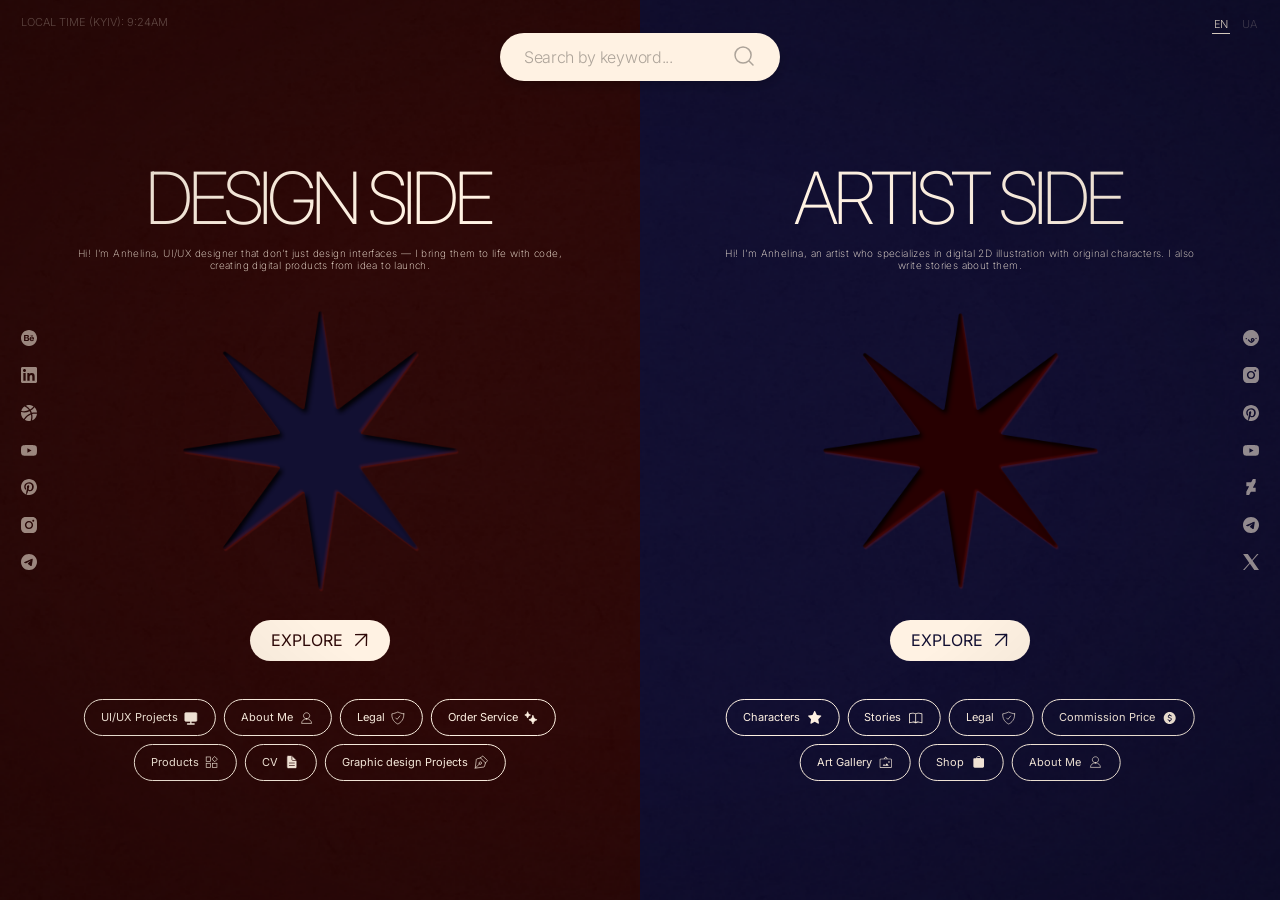
==== commit b6cbff0a: "upd" ====
--- a/index.html
+++ b/index.html
@@ -151,15 +151,15 @@
 
                 <nav class="nav-chips" aria-label="Design navigation">
                     <div class="chip-row">
-                        <a href="design.html#ui-ux" class="chip"><span data-i18n="chip.uiux">UI/UX Projects</span><svg class="icon" aria-hidden="true"><use href="#i-computer"/></svg></a>
+                        <a href="portfolio.html" class="chip"><span data-i18n="chip.uiux">UI/UX Projects</span><svg class="icon" aria-hidden="true"><use href="#i-computer"/></svg></a>
                         <a href="design.html#about" class="chip"><span data-i18n="chip.about">About Me</span><svg class="icon" aria-hidden="true"><use href="#i-person"/></svg></a>
-                        <a href="design.html#tos" class="chip"><span data-i18n="chip.tos">TOS</span><svg class="icon" aria-hidden="true"><use href="#i-shield"/></svg></a>
-                        <a href="design.html#order" class="chip"><span data-i18n="chip.order">Order Service</span><svg class="icon" aria-hidden="true"><use href="#i-stars"/></svg></a>
-                    </div>
-                    <div class="chip-row">
-                        <a href="design.html#products" class="chip"><span data-i18n="chip.products">Products</span><svg class="icon" aria-hidden="true"><use href="#i-products"/></svg></a>
+                        <a href="legal.html" class="chip"><span data-i18n="chip.legal">Legal</span><svg class="icon" aria-hidden="true"><use href="#i-shield"/></svg></a>
+                        <a href="order.html" class="chip"><span data-i18n="chip.order">Order Service</span><svg class="icon" aria-hidden="true"><use href="#i-stars"/></svg></a>
+                    </div>
+                    <div class="chip-row">
+                        <a href="products.html" class="chip"><span data-i18n="chip.products">Products</span><svg class="icon" aria-hidden="true"><use href="#i-products"/></svg></a>
                         <a href="design.html#cv" class="chip"><span data-i18n="chip.cv">CV</span><svg class="icon" aria-hidden="true"><use href="#i-doc"/></svg></a>
-                        <a href="design.html#graphic" class="chip"><span data-i18n="chip.graphic">Graphic design Projects</span><svg class="icon" aria-hidden="true"><use href="#i-pen"/></svg></a>
+                        <a href="portfolio.html" class="chip"><span data-i18n="chip.graphic">Graphic design Projects</span><svg class="icon" aria-hidden="true"><use href="#i-pen"/></svg></a>
                     </div>
                 </nav>
             </div>
@@ -201,7 +201,7 @@
                     <div class="chip-row">
                         <a href="art.html#characters" class="chip"><span data-i18n="chip.characters">Characters</span><svg class="icon" aria-hidden="true"><use href="#i-star"/></svg></a>
                         <a href="art.html#stories" class="chip"><span data-i18n="chip.stories">Stories</span><svg class="icon" aria-hidden="true"><use href="#i-book"/></svg></a>
-                        <a href="art.html#tos" class="chip"><span data-i18n="chip.tos">TOS</span><svg class="icon" aria-hidden="true"><use href="#i-shield"/></svg></a>
+                        <a href="art.html#legal" class="chip"><span data-i18n="chip.legal">Legal</span><svg class="icon" aria-hidden="true"><use href="#i-shield"/></svg></a>
                         <a href="art.html#commission" class="chip"><span data-i18n="chip.commission">Commission Price</span><svg class="icon" aria-hidden="true"><use href="#i-dollar"/></svg></a>
                     </div>
                     <div class="chip-row">
--- a/style.css
+++ b/style.css
@@ -345,14 +345,14 @@
     left: 50%;
     top: clamp(16px, calc(50 * var(--u)), 50px);
     transform: translateX(-50%);
-    width: 279px;
+    width: 280px;
     background: var(--cream);
     border-radius: 30px;
     overflow: hidden;
     box-shadow: 0 4px 12px rgba(0, 0, 0, 0.2);
 }
 
-/* Рядок вводу: 279 x 48, відступи 12 / 24 */
+/* Рядок вводу: 280 x 48, відступи 12 / 24 */
 .search-field {
     display: flex;
     align-items: center;
@@ -515,6 +515,421 @@
     color: var(--red-ink);
 }
 
+/* ==========================================================
+   Сторінка Design side (design.html)
+   Макети: меню відкрите (1920 x 1939) і меню закрите (бургер).
+   Розтяжка: бічне меню і відступи залежать від ширини вікна,
+   фото та заголовки масштабуються через vw.
+   ========================================================== */
+
+body.design-page {
+    --paper: #FFF9F3;
+    --ink: #2E0908;
+    --ink-soft: rgba(46, 9, 8, 0.32);
+    --menu-w: clamp(320px, 20.8334vw, 400px);   /* 400 у макеті 1920 */
+    --gutter: clamp(16px, 2.3vw, 44px);         /* 44 у макеті */
+    --toggle-space: calc(24px + var(--gutter)); /* місце під бургер, коли меню закрите */
+    --ease: 0.35s cubic-bezier(0.4, 0, 0.2, 1);
+
+    height: auto;
+    min-height: 100%;
+    background: var(--paper);
+    color: var(--ink);
+    font-weight: 300;
+}
+
+html:has(body.design-page) {
+    height: auto;
+}
+
+@media (prefers-reduced-motion: no-preference) {
+    html:has(body.design-page) {
+        scroll-behavior: smooth;
+    }
+}
+
+.design-page .icon {
+    width: 24px;
+    height: 24px;
+}
+
+.design-page :focus-visible {
+    outline: 2px solid var(--ink);
+    outline-offset: 2px;
+}
+
+/* У полі пошуку чорної рамки немає (сама «таблетка» вже має обводку) */
+.design-page .search-input:focus-visible,
+.design-page .search-input:focus {
+    outline: 0;
+}
+
+/* ---------- Кнопка меню: хрестик <-> бургер ---------- */
+
+/* Мені закрите: бургер прив'язаний до верху сторінки і гортається разом з нею.
+   Мені відкрите: хрестик стоїть у фіксованому меню. */
+.design-page .menu-toggle {
+    position: absolute;
+    z-index: 30;
+    top: 36px;
+    left: var(--gutter);
+    width: 24px;
+    height: 24px;
+    padding: 0;
+    border: 0;
+    background: transparent;
+    color: var(--ink);
+    cursor: pointer;
+    transition: left var(--ease);
+}
+
+.design-page.menu-open .menu-toggle {
+    position: fixed;
+    left: calc(var(--menu-w) - 56px);   /* x = 344 у меню шириною 400 */
+}
+
+.design-page .menu-toggle .icon {
+    position: absolute;
+    inset: 0;
+    transition: opacity 0.25s ease, transform var(--ease);
+}
+
+.design-page .menu-toggle .icon-close {
+    opacity: 0;
+    transform: rotate(-90deg);
+}
+
+.design-page.menu-open .menu-toggle .icon-close {
+    opacity: 1;
+    transform: none;
+}
+
+.design-page.menu-open .menu-toggle .icon-burger {
+    opacity: 0;
+    transform: rotate(90deg);
+}
+
+/* ---------- Бічне меню (fixed: не гортається разом зі сторінкою) ---------- */
+
+.design-page .menu {
+    position: fixed;
+    z-index: 20;
+    top: 0;
+    bottom: 0;
+    left: 0;
+    width: var(--menu-w);
+    display: flex;
+    flex-direction: column;
+    overflow-y: auto;
+    background: var(--paper);
+    border-right: 1px solid var(--ink);
+    transform: translateX(-100%);
+    visibility: hidden;
+    transition: transform var(--ease), visibility 0s linear 0.35s;
+}
+
+.design-page.menu-open .menu {
+    transform: none;
+    visibility: visible;
+    transition: transform var(--ease), visibility 0s;
+}
+
+/* Пошук у меню: 280 x 48, обводка 1px, радіус 30 */
+.design-page .menu .search {
+    position: relative;
+    z-index: auto;
+    top: auto;
+    left: auto;
+    transform: none;
+    flex: none;
+    width: min(280px, calc(100% - 120px));
+    margin: 24px 0 0 32px;
+    background: var(--paper);
+    border: 1px solid var(--ink);
+    border-radius: 30px;
+    box-shadow: none;
+}
+
+.design-page .menu .search-field {
+    height: 46px;
+    padding: 0 23px;
+}
+
+.design-page .menu .search-result {
+    border-top-color: rgba(46, 9, 8, 0.12);
+}
+
+/* Навігація: рядки з лініями, стрілка праворуч */
+.design-page .menu-nav {
+    flex: none;
+    margin-top: 60px;
+    border-top: 1px solid var(--ink);
+}
+
+/* Пункти меню мають такий самий hover, як кнопки Home Page / Art Side */
+.design-page .menu-link {
+    position: relative;
+    display: flex;
+    align-items: center;
+    gap: 12px;
+    padding: 24px;
+    border-bottom: 1px solid var(--ink);
+    color: var(--ink);
+    font-size: 16px;
+    font-weight: 300;
+    line-height: normal;
+    text-transform: uppercase;
+    transition: background 0.25s ease, color 0.25s ease;
+}
+
+.design-page .menu-link:hover {
+    background: var(--ink);
+    color: var(--paper);
+}
+
+.design-page .menu-link:hover::after {
+    background: var(--paper);
+}
+
+.design-page .menu-arrow {
+    position: absolute;
+    top: 50%;
+    right: 24px;
+    transform: translateY(-50%);
+}
+
+/* Крапка: показує, у якому розділі зараз користувач */
+.design-page .menu-link::after {
+    content: "";
+    flex: none;
+    width: 12px;
+    height: 12px;
+    border-radius: 50%;
+    background: var(--ink);
+    transform: scale(0);
+    transition: transform 0.25s ease, background 0.25s ease;
+}
+
+.design-page .menu-link.is-active::after {
+    transform: scale(1);
+}
+
+.design-page .menu-handle {
+    flex: none;
+    margin: 24px 0 0 24px;
+    font-size: 16px;
+    font-weight: 300;
+    color: var(--ink-soft);
+}
+
+/* ---------- Кнопки-«таблетки» (Home Page, Art Side) ---------- */
+
+.design-page .pill {
+    display: inline-flex;
+    align-items: center;
+    justify-content: center;
+    gap: 10px;
+    padding: 12px 24px;
+    border: 1px solid var(--ink);
+    border-radius: 30px;
+    background: transparent;
+    color: var(--ink);
+    font-family: "Inter", Arial, sans-serif;
+    font-size: 16px;
+    font-weight: 300;
+    line-height: normal;
+    white-space: nowrap;
+    cursor: pointer;
+    transition: background 0.25s ease, color 0.25s ease;
+}
+
+.design-page .pill:hover {
+    background: var(--ink);
+    color: var(--paper);
+}
+
+.design-page .icon-back {
+    transform: rotate(180deg);
+}
+
+.design-page .menu-art {
+    flex: none;
+    align-self: flex-start;
+    margin: auto 0 24px 24px;
+}
+
+/* ---------- Основна частина ---------- */
+
+.design-page .page {
+    padding: 0 var(--gutter);
+    transition: margin-left var(--ease);
+}
+
+.design-page.menu-open .page {
+    margin-left: var(--menu-w);
+}
+
+.design-page .topbar {
+    display: flex;
+    align-items: center;
+    gap: 32px;
+    height: 98px;
+    padding-left: var(--toggle-space);   /* бургер займає місце зліва */
+    transition: padding-left var(--ease);
+}
+
+.design-page.menu-open .topbar {
+    padding-left: 0;
+}
+
+/* Налаштування cookie (поп-ап буде пізніше) */
+.design-page .cookie-settings {
+    display: flex;
+    align-items: center;
+    gap: 7px;
+    margin-left: auto;
+    padding: 10px;
+    border: 0;
+    background: transparent;
+    color: var(--ink);
+    font-family: "Inter", Arial, sans-serif;
+    font-size: 14px;
+    font-weight: 300;
+    line-height: normal;
+    opacity: 0.32;
+    cursor: pointer;
+    transition: opacity 0.2s ease;
+}
+
+.design-page .cookie-settings span {
+    text-decoration: underline;
+    text-underline-position: from-font;
+}
+
+.design-page .cookie-settings:hover {
+    opacity: 0.7;
+}
+
+/* Перемикач мови (у макеті праворуч у шапці) */
+.design-page .lang {
+    position: static;
+    flex: none;
+}
+
+.design-page .lang-btn {
+    color: rgba(46, 9, 8, 0.24);
+}
+
+.design-page .lang-btn:hover {
+    color: rgba(46, 9, 8, 0.6);
+}
+
+.design-page .lang-btn.is-active {
+    color: var(--ink);
+    border-bottom-color: var(--ink);
+}
+
+/* Фото-заглушка: потім замінити на зображення */
+.design-page .photo {
+    width: 100%;
+    height: clamp(180px, 21.35vw, 410px);   /* 410 у макеті 1920 */
+    border-radius: 8px;
+    background: #141414;
+    object-fit: cover;
+}
+
+.design-page .local-time {
+    position: static;
+    margin-top: 18px;
+    font-size: 14px;
+    font-weight: 300;
+    line-height: 1.2;
+    text-transform: uppercase;
+    white-space: normal;
+    color: var(--ink);
+}
+
+/* Розділи сторінки */
+.design-page .section {
+    padding: 60px 0;
+}
+
+.design-page .section-body {
+    max-width: min(100%, 900px);
+}
+
+.design-page .section-title {
+    margin: 0;
+    font-size: clamp(48px, 4.9vw, 94px);   /* 94 у макеті 1920 */
+    font-weight: 200;
+    line-height: normal;
+    letter-spacing: -0.08em;
+    text-transform: uppercase;
+    overflow-wrap: anywhere;
+    color: var(--ink);
+}
+
+.design-page .section-text {
+    display: flex;
+    flex-direction: column;
+    gap: 16px;
+    max-width: 546px;
+    margin-top: 16px;
+    font-size: 16px;
+    font-weight: 300;
+    line-height: normal;
+    text-wrap: pretty;
+}
+
+.design-page .section-text p {
+    opacity: 1;
+}
+
+/* Планшет і телефон: меню накладається поверх сторінки (як панель) */
+@media (max-width: 900px) {
+    body.design-page {
+        --menu-w: min(100vw, 400px);
+    }
+
+    .design-page.menu-open .page {
+        margin-left: 0;
+    }
+
+    .design-page.menu-open .topbar {
+        padding-left: var(--toggle-space);
+    }
+
+    .design-page .menu {
+        box-shadow: 8px 0 24px rgba(46, 9, 8, 0.12);
+    }
+
+    .design-page .topbar {
+        gap: 16px;
+    }
+}
+
+@media (max-width: 560px) {
+    .design-page .topbar {
+        gap: 8px;
+    }
+
+    .design-page .pill {
+        padding: 12px 16px;
+    }
+
+    /* на вузьких екранах лишається тільки іконка cookie */
+    .design-page .cookie-settings span {
+        display: none;
+    }
+}
+
+@media (prefers-reduced-motion: reduce) {
+    .design-page *,
+    .design-page *::after {
+        transition: none !important;
+    }
+}
+
 /* ---------- Мобільна версія: половини одна під одною ---------- */
 
 @media (max-width: 768px) {
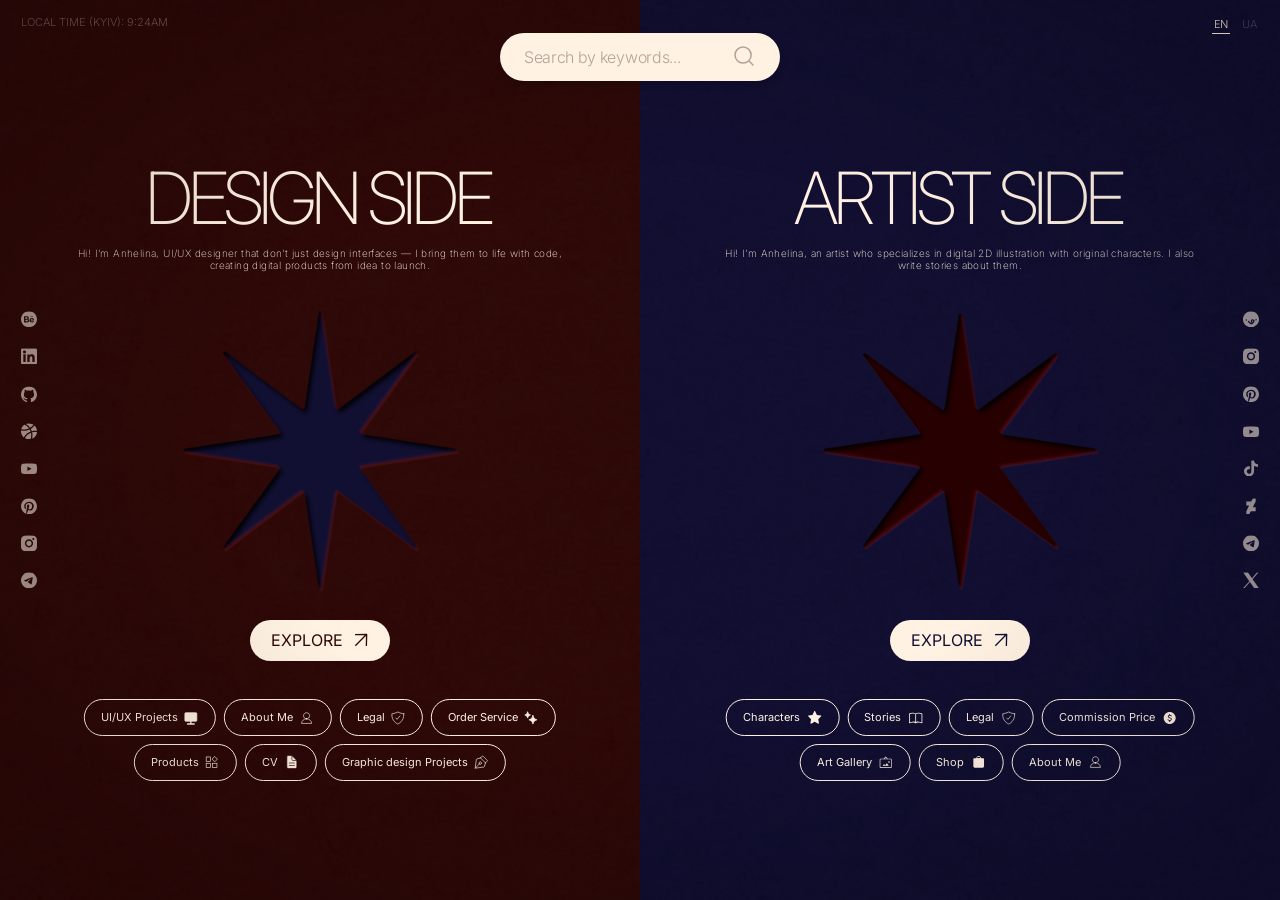
==== commit 78a50054: "upd" ====
--- a/index.html
+++ b/index.html
@@ -53,6 +53,13 @@
             <path fill-rule="evenodd" clip-rule="evenodd" d="M0 2.00509C0.000577519 1.47349 0.212013 0.96382 0.587915 0.587918C0.963818 0.212016 1.47349 0.000580192 2.00509 2.67307e-06H21.9927C22.2563 -0.000427747 22.5173 0.0511258 22.7609 0.151712C23.0045 0.252298 23.2258 0.399941 23.4123 0.586188C23.5987 0.772435 23.7466 0.993628 23.8475 1.2371C23.9483 1.48058 24.0001 1.74156 24 2.00509V21.9927C24 22.5249 23.7887 23.0353 23.4125 23.4117C23.0363 23.7881 22.526 23.9997 21.9938 24H2.00509C1.4733 23.9994 0.963464 23.7878 0.58753 23.4117C0.211597 23.0356 0.000288705 22.5256 0 21.9938V2.00509ZM9.49964 9.15055H12.7495V10.7825C13.2185 9.84437 14.4185 9 16.2218 9C19.6789 9 20.4982 10.8687 20.4982 14.2975V20.6487H16.9996V15.0785C16.9996 13.1258 16.5305 12.024 15.3393 12.024C13.6865 12.024 12.9993 13.212 12.9993 15.0785V20.6487H9.49964V9.15055ZM3.49964 20.4993H6.99927V9H3.49964V20.4993ZM7.5 5.24946C7.5066 5.5491 7.45328 5.84704 7.34317 6.1258C7.23306 6.40456 7.06838 6.65851 6.8588 6.87276C6.64921 7.08702 6.39894 7.25725 6.12268 7.37346C5.84641 7.48968 5.54972 7.54955 5.25 7.54955C4.95028 7.54955 4.65359 7.48968 4.37732 7.37346C4.10106 7.25725 3.85079 7.08702 3.6412 6.87276C3.43162 6.65851 3.26694 6.40456 3.15683 6.1258C3.04672 5.84704 2.9934 5.5491 3 5.24946C3.01295 4.6613 3.25569 4.10159 3.67624 3.69021C4.09678 3.27882 4.6617 3.04846 5.25 3.04846C5.8383 3.04846 6.40322 3.27882 6.82376 3.69021C7.24431 4.10159 7.48705 4.6613 7.5 5.24946Z" fill="currentColor"/>
         </symbol>
 
+        <symbol id="i-github" viewBox="0 0 24 24" fill="none">
+            <path d="M12 .297c-6.63 0-12 5.373-12 12 0 5.303 3.438 9.8 8.205 11.385.6.113.82-.258.82-.577 0-.285-.01-1.04-.015-2.04-3.338.724-4.042-1.61-4.042-1.61C4.422 18.07 3.633 17.7 3.633 17.7c-1.087-.744.084-.729.084-.729 1.205.084 1.838 1.236 1.838 1.236 1.07 1.835 2.809 1.305 3.495.998.108-.776.417-1.305.76-1.605-2.665-.3-5.466-1.332-5.466-5.93 0-1.31.465-2.38 1.235-3.22-.135-.303-.54-1.523.105-3.176 0 0 1.005-.322 3.3 1.23.96-.267 1.98-.399 3-.405 1.02.006 2.04.138 3 .405 2.28-1.552 3.285-1.23 3.285-1.23.645 1.653.24 2.873.12 3.176.765.84 1.23 1.91 1.23 3.22 0 4.61-2.805 5.625-5.475 5.92.42.36.81 1.096.81 2.22 0 1.606-.015 2.896-.015 3.286 0 .315.21.69.825.57C20.565 22.092 24 17.592 24 12.297c0-6.627-5.373-12-12-12" fill="currentColor"/>
+        </symbol>
+        <symbol id="i-tiktok" viewBox="0 0 24 24" fill="none">
+            <path d="M12.525.02c1.31-.02 2.61-.01 3.91-.02.08 1.53.63 3.09 1.75 4.17 1.12 1.11 2.7 1.62 4.24 1.79v4.03c-1.44-.05-2.89-.35-4.2-.97-.57-.26-1.1-.59-1.62-.93-.01 2.92.01 5.84-.02 8.75-.08 1.4-.54 2.79-1.35 3.94-1.31 1.92-3.58 3.17-5.91 3.21-1.43.08-2.86-.31-4.08-1.03-2.02-1.19-3.44-3.37-3.65-5.71-.02-.5-.03-1-.01-1.49.18-1.9 1.12-3.72 2.58-4.96 1.66-1.44 3.98-2.13 6.15-1.72.02 1.48-.04 2.96-.04 4.44-.99-.32-2.15-.23-3.02.37-.63.41-1.11 1.04-1.36 1.75-.21.51-.15 1.07-.14 1.61.24 1.64 1.82 3.02 3.5 2.87 1.12-.01 2.19-.66 2.77-1.61.19-.33.4-.67.41-1.06.1-1.79.06-3.57.07-5.36.01-4.03-.01-8.05.02-12.07z" fill="currentColor"/>
+        </symbol>
+
         <!-- Іконки кнопок-«таблеток» -->
         <symbol id="i-person" viewBox="0 0 24 24" fill="none">
             <path d="M11.625 13.1685C14.1892 13.1685 16.2679 11.144 16.2679 8.64674C16.2679 6.14945 14.1892 4.125 11.625 4.125C9.06086 4.125 6.98218 6.14945 6.98218 8.64674C6.98218 11.144 9.06086 13.1685 11.625 13.1685Z" stroke="currentColor" stroke-linecap="round" stroke-linejoin="round"/>
@@ -106,7 +113,7 @@
     <!-- Пошук (по центру між двома половинами) -->
     <form class="search" role="search" onsubmit="return false;">
         <div class="search-field">
-            <input class="search-input" type="text" placeholder="Search by keyword..." data-i18n-placeholder="search.placeholder" aria-label="Search by keyword" data-i18n-aria="search.placeholder" autocomplete="off">
+            <input class="search-input" type="text" placeholder="Search by keywords..." data-i18n-placeholder="search.placeholder" aria-label="Search by keywords" data-i18n-aria="search.placeholder" autocomplete="off">
             <button class="search-clear" type="button" aria-label="Clear" hidden>
                 <img src="images/close-icon.svg" alt="">
             </button>
@@ -130,6 +137,7 @@
             <ul class="socials socials-left" aria-label="Design side social links">
                 <li><a href="https://www.behance.net/AngelinaBilan" target="_blank" rel="noopener noreferrer" aria-label="Behance"><svg class="icon" aria-hidden="true"><use href="#i-behance"/></svg></a></li>
                 <li><a href="https://www.linkedin.com/in/angelina-bilan-2b3ba3410/?lipi=urn%3Ali%3Apage%3Ad_flagship3_profile_view_base_contact_details%3BNW9wHyN%2FQKqkG%2BhIyD2Opw%3D%3D" target="_blank" rel="noopener noreferrer" aria-label="LinkedIn"><svg class="icon" aria-hidden="true"><use href="#i-linkedin"/></svg></a></li>
+                <li><a href="https://github.com/echoji07des" target="_blank" rel="noopener noreferrer" aria-label="GitHub"><svg class="icon" aria-hidden="true"><use href="#i-github"/></svg></a></li>
                 <li><a href="https://dribbble.com/angelina-bilan" target="_blank" rel="noopener noreferrer" aria-label="Dribbble"><svg class="icon" aria-hidden="true"><use href="#i-dribbble"/></svg></a></li>
                 <li><a href="https://www.youtube.com/@echoji07" target="_blank" rel="noopener noreferrer" aria-label="YouTube"><svg class="icon" aria-hidden="true"><use href="#i-youtube"/></svg></a></li>
                 <li><a href="https://www.pinterest.com/echoji007/" target="_blank" rel="noopener noreferrer" aria-label="Pinterest"><svg class="icon" aria-hidden="true"><use href="#i-pinterest"/></svg></a></li>
@@ -180,6 +188,7 @@
                 <li><a href="https://www.instagram.com/echoji07/" target="_blank" rel="noopener noreferrer" aria-label="Instagram"><svg class="icon" aria-hidden="true"><use href="#i-instagram"/></svg></a></li>
                 <li><a href="https://www.pinterest.com/echoji007/" target="_blank" rel="noopener noreferrer" aria-label="Pinterest"><svg class="icon" aria-hidden="true"><use href="#i-pinterest"/></svg></a></li>
                 <li><a href="https://www.youtube.com/@echoji07" target="_blank" rel="noopener noreferrer" aria-label="YouTube"><svg class="icon" aria-hidden="true"><use href="#i-youtube"/></svg></a></li>
+                <li><a href="https://www.tiktok.com/@echoji07" target="_blank" rel="noopener noreferrer" aria-label="TikTok"><svg class="icon" aria-hidden="true"><use href="#i-tiktok"/></svg></a></li>
                 <li><a href="https://www.deviantart.com/eechoji07/gallery" target="_blank" rel="noopener noreferrer" aria-label="DeviantArt"><svg class="icon" aria-hidden="true"><use href="#i-deviantart"/></svg></a></li>
                 <li><a href="https://t.me/echoji07" target="_blank" rel="noopener noreferrer" aria-label="Telegram"><svg class="icon" aria-hidden="true"><use href="#i-telegram"/></svg></a></li>
                 <li><a href="https://x.com/echoji07" target="_blank" rel="noopener noreferrer" aria-label="X (Twitter)"><svg class="icon" aria-hidden="true"><use href="#i-x"/></svg></a></li>
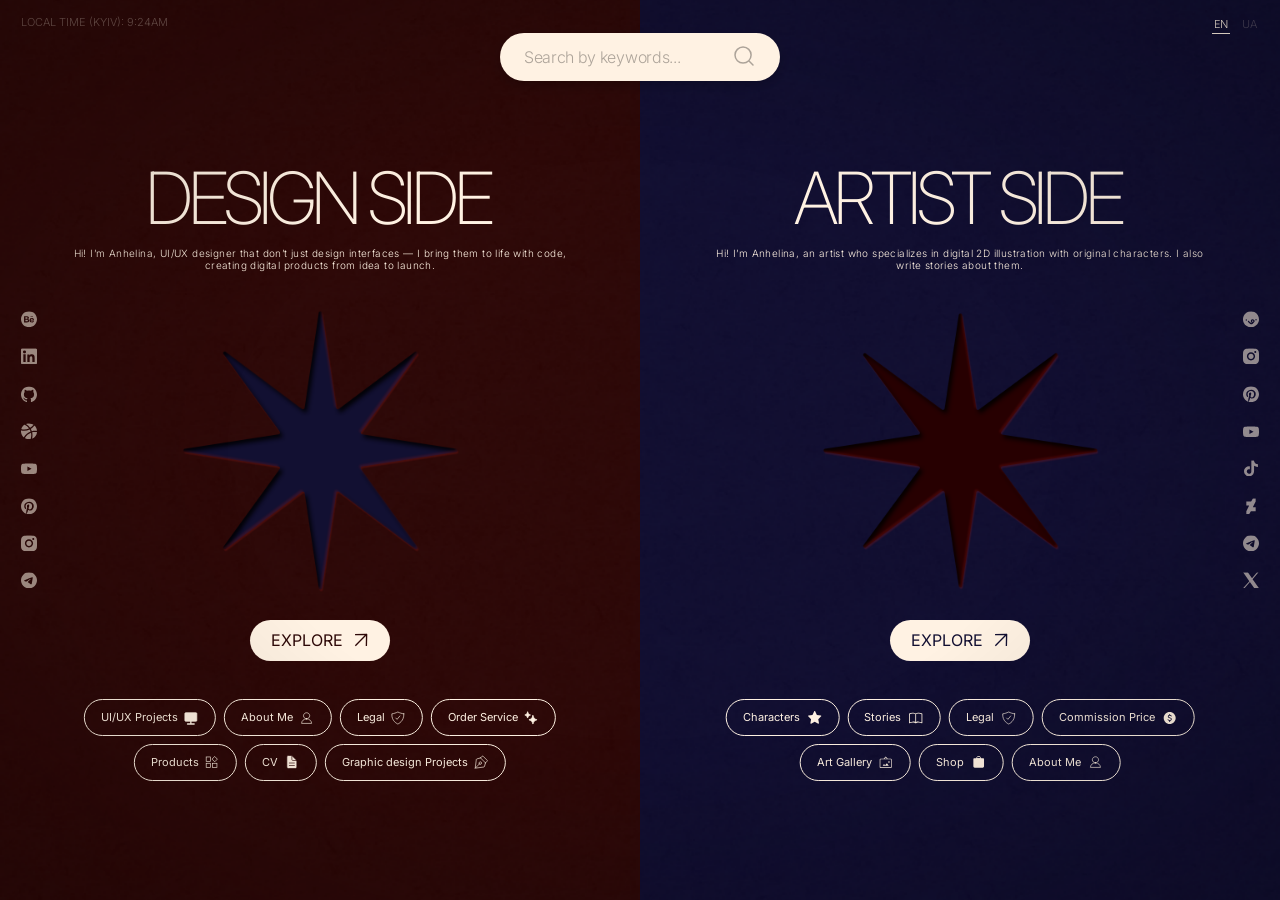
==== commit 2780b1df: "upd" ====
--- a/index.html
+++ b/index.html
@@ -9,6 +9,7 @@
     <link rel="preconnect" href="https://fonts.gstatic.com" crossorigin>
     <link href="https://fonts.googleapis.com/css2?family=Inter:wght@100;200;300;400&display=swap" rel="stylesheet">
     <link rel="stylesheet" href="style.css">
+    <script src="prefs.js"></script>
 </head>
 <body class="hub-page">
 
--- a/style.css
+++ b/style.css
@@ -142,13 +142,13 @@
     margin: 0;
 }
 
-/* Inter Extra Light, 14 / 18, letter-spacing 0.04em, колір #FFF2E3 */
+/* Inter Light, 14 / 18, letter-spacing 0.04em, колір #FFF2E3 */
 .hero-desc {
     width: calc(526 * var(--u));
     max-width: 100%;
     text-align: center;
     font-family: "Inter", Arial, sans-serif;
-    font-weight: 200;
+    font-weight: 300;
     font-size: max(10px, calc(14 * var(--u)));
     line-height: calc(18 * var(--u));
     letter-spacing: 0.04em;
@@ -752,10 +752,17 @@
     transform: rotate(180deg);
 }
 
+/* Art Side: вертикальний відступ 14px */
 .design-page .menu-art {
     flex: none;
     align-self: flex-start;
     margin: auto 0 24px 24px;
+    padding: 14px 24px;
+}
+
+/* Великі кнопки в тексті сторінки: так само 14px зверху й знизу */
+.design-page .pill--lg {
+    padding: 14px 24px;
 }
 
 /* ---------- Основна частина ---------- */
@@ -782,12 +789,16 @@
     padding-left: 0;
 }
 
-/* Налаштування cookie (поп-ап буде пізніше) */
-.design-page .cookie-settings {
-    display: flex;
-    align-items: center;
-    gap: 7px;
+/* Settings: текстова кнопка (без іконки, 100% непрозорість).
+   При наведенні або фокусі з клавіатури під нею з'являється меню з тумблерами. */
+.design-page .settings {
+    position: relative;
+    z-index: 10;
     margin-left: auto;
+}
+
+.design-page .settings-btn {
+    display: block;
     padding: 10px;
     border: 0;
     background: transparent;
@@ -796,18 +807,90 @@
     font-size: 14px;
     font-weight: 300;
     line-height: normal;
-    opacity: 0.32;
-    cursor: pointer;
-    transition: opacity 0.2s ease;
-}
-
-.design-page .cookie-settings span {
     text-decoration: underline;
     text-underline-position: from-font;
-}
-
-.design-page .cookie-settings:hover {
-    opacity: 0.7;
+    opacity: 1;
+    cursor: pointer;
+}
+
+.design-page .settings-menu {
+    position: absolute;
+    top: 100%;
+    right: 0;
+    padding-top: 8px;            /* невидимий місток, щоб меню не зникало, поки курсор їде до нього */
+    opacity: 0;
+    visibility: hidden;
+    transform: translateY(-4px);
+    transition: opacity 0.2s ease, transform 0.2s ease, visibility 0s linear 0.2s;
+}
+
+.design-page .settings:hover .settings-menu,
+.design-page .settings:has(:focus-visible) .settings-menu,
+.design-page .settings.is-open .settings-menu {
+    opacity: 1;
+    visibility: visible;
+    transform: none;
+    transition: opacity 0.2s ease, transform 0.2s ease, visibility 0s;
+}
+
+.design-page .settings-panel {
+    display: flex;
+    flex-direction: column;
+    gap: 16px;
+    min-width: 264px;
+    padding: 20px 24px;
+    border: 1px solid var(--ink);
+    border-radius: 16px;
+    background: var(--paper);
+    box-shadow: 0 8px 24px rgba(46, 9, 8, 0.12);
+}
+
+.design-page .settings-row {
+    display: flex;
+    align-items: center;
+    justify-content: space-between;
+    gap: 24px;
+}
+
+.design-page .settings-label {
+    font-size: 14px;
+    font-weight: 300;
+    line-height: normal;
+    white-space: nowrap;
+}
+
+/* Тумблер 44 x 24 */
+.design-page .switch {
+    position: relative;
+    flex: none;
+    width: 44px;
+    height: 24px;
+    padding: 0;
+    border: 1px solid var(--ink);
+    border-radius: 30px;
+    background: transparent;
+    cursor: pointer;
+    transition: background 0.25s ease;
+}
+
+.design-page .switch-knob {
+    position: absolute;
+    top: 3px;
+    left: 3px;
+    width: 16px;
+    height: 16px;
+    border-radius: 50%;
+    background: var(--ink);
+    transition: transform 0.25s ease, background 0.25s ease;
+}
+
+.design-page .switch[aria-checked="true"] {
+    background: var(--ink);
+}
+
+.design-page .switch[aria-checked="true"] .switch-knob {
+    background: var(--paper);
+    transform: translateX(20px);
 }
 
 /* Перемикач мови (у макеті праворуч у шапці) */
@@ -838,51 +921,479 @@
     object-fit: cover;
 }
 
-.design-page .local-time {
+/* Рядок під фото: місцевий час і години доступності (макет: 14 Light, доступність 60%) */
+.design-page .meta-row {
+    display: flex;
+    flex-wrap: wrap;
+    justify-content: space-between;
+    gap: 8px 32px;
+    margin-top: 18px;
+}
+
+.design-page .local-time,
+.design-page .availability {
     position: static;
-    margin-top: 18px;
+    margin: 0;
     font-size: 14px;
     font-weight: 300;
-    line-height: 1.2;
+    line-height: normal;
     text-transform: uppercase;
     white-space: normal;
     color: var(--ink);
 }
 
-/* Розділи сторінки */
-.design-page .section {
-    padding: 60px 0;
-}
-
-.design-page .section-body {
-    max-width: min(100%, 900px);
+.design-page .availability {
+    color: rgba(46, 9, 8, 0.6);
+}
+
+.design-page .visually-hidden {
+    position: absolute;
+    width: 1px;
+    height: 1px;
+    margin: -1px;
+    overflow: hidden;
+    clip: rect(0 0 0 0);
+    white-space: nowrap;
+}
+
+/* ---------- Розділи: основна колонка 60% + бічна 40% (без ліній між розділами) ----------
+   Розміри в макеті 1920: заголовок 110 Thin, відступ між розділами 80, між заголовком і вмістом 32.
+   Заголовки масштабуються від ширини області (cqw), тому вміщаються при будь-якому розтягуванні. */
+
+.design-page main {
+    container: about / inline-size;
+}
+
+.design-page .row {
+    display: grid;
+    grid-template-columns: minmax(0, 3fr) minmax(0, 2fr);
+    margin-top: 80px;
+}
+
+.design-page .row:last-child {
+    margin-bottom: 120px;
+}
+
+.design-page .row-main,
+.design-page .row-side {
+    min-width: 0;
+}
+
+.design-page .row-main {
+    max-width: 629px;
 }
 
 .design-page .section-title {
     margin: 0;
-    font-size: clamp(48px, 4.9vw, 94px);   /* 94 у макеті 1920 */
-    font-weight: 200;
-    line-height: normal;
-    letter-spacing: -0.08em;
+    scroll-margin-top: 24px;
+    font-size: clamp(40px, 6cqw, 110px);   /* 110 у макеті 1920 */
+    font-weight: 100;
+    line-height: 0.9636;                   /* 106 / 110 */
+    letter-spacing: -0.1em;
     text-transform: uppercase;
-    overflow-wrap: anywhere;
+    overflow-wrap: break-word;
     color: var(--ink);
+}
+
+/* Open to work: 16 Regular, колір #30541D */
+.design-page .status {
+    display: flex;
+    align-items: center;
+    gap: 8px;
+    margin-bottom: 32px;
+    font-size: 16px;
+    font-weight: 400;
+    letter-spacing: -0.02em;
+    color: #30541D;
+}
+
+.design-page .status-dot {
+    flex: none;
+    width: 8px;
+    height: 8px;
+    border-radius: 50%;
+    background: #30541D;
+    animation: dot-blink 2s ease-in-out infinite;   /* одне повільне мигання за 2 секунди */
+}
+
+@keyframes dot-blink {
+    0%, 100% { opacity: 1; }
+    50%      { opacity: 0.15; }
+}
+
+@media (prefers-reduced-motion: reduce) {
+    .design-page .status-dot {
+        animation: none;
+    }
 }
 
 .design-page .section-text {
     display: flex;
     flex-direction: column;
     gap: 16px;
-    max-width: 546px;
-    margin-top: 16px;
+    max-width: 578px;
+    margin-top: 32px;
     font-size: 16px;
     font-weight: 300;
+    line-height: 20px;
+    letter-spacing: -0.02em;
+    text-wrap: pretty;
+}
+
+.design-page .niches ul {
+    margin: 0;
+    padding-left: 24px;
+}
+
+.design-page .caption {
+    margin: 0;
+    font-size: 14px;
+    font-weight: 300;
     line-height: normal;
+    text-transform: uppercase;
+    color: var(--ink);
+}
+
+/* Права колонка: підпис + кнопка, 293 завширшки */
+.design-page .cta {
+    display: flex;
+    flex-direction: column;
+    align-items: flex-start;
+    gap: 24px;
+    width: 293px;
+    max-width: 100%;
+}
+
+.design-page .cta-actions {
+    display: flex;
+    flex-direction: column;
+    align-items: flex-start;
+    gap: 12px;
+}
+
+/* Кнопки праворуч вирівняні по верху заголовка */
+.design-page div.row-side:not(.row-side--split) {
+    margin-top: -10px;
+}
+
+.design-page .pill--lg {
+    font-weight: 400;
+}
+
+/* Download CV: залита кнопка (Inter Medium) */
+.design-page .pill--primary {
+    background: var(--ink);
+    color: #FFF2E3;
+    font-weight: 500;
+}
+
+.design-page .pill--primary:hover {
+    background: transparent;
+    color: var(--ink);
+}
+
+/* About me: CV зліва, «Columns» праворуч (x = 1687 у макеті) */
+.design-page .row-side--split {
+    display: flex;
+    justify-content: space-between;
+    gap: 24px;
+    padding-top: 51px;
+}
+
+.design-page .columns {
+    flex: none;
+    display: flex;
+    flex-direction: column;
+    gap: 18px;
+    min-width: 83px;
+    margin-right: min(106px, 14.5%);
+}
+
+.design-page .columns .caption {
+    font-weight: 400;
+}
+
+.design-page .columns ul {
+    display: flex;
+    flex-direction: column;
+    gap: 16px;
+    margin: 0;
+    padding: 0;
+    list-style: none;
+}
+
+.design-page .columns a {
+    font-size: 16px;
+    font-weight: 300;
+    line-height: 20px;
+    letter-spacing: -0.02em;
+    color: rgba(46, 9, 8, 0.6);
+    text-decoration: underline;
+    text-underline-position: from-font;
+    transition: color 0.2s ease;
+}
+
+.design-page .columns a:hover {
+    color: var(--ink);
+}
+
+/* ---------- Contacts ---------- */
+
+.design-page .contacts {
+    display: flex;
+    flex-direction: column;
+    gap: 32px;
+    margin-top: 32px;
+}
+
+.design-page .email {
+    display: flex;
+    flex-wrap: wrap;
+    align-items: center;
+    gap: 16px;
+}
+
+/* Пошта: 24 Regular; підводка з'являється при наведенні */
+.design-page .email-link {
+    font-size: 24px;
+    font-weight: 400;
+    letter-spacing: -0.02em;
+    overflow-wrap: anywhere;
+    text-decoration: underline;
+    text-decoration-color: transparent;
+    text-underline-position: from-font;
+    transition: text-decoration-color 0.2s ease;
+}
+
+.design-page .email:hover .email-link,
+.design-page .email-link:focus-visible {
+    text-decoration-color: currentColor;
+}
+
+/* Кнопка «Copy» з'являється поруч при наведенні (на сенсорних екранах видно завжди) */
+.design-page .copy-btn {
+    position: relative;
+    flex: none;
+    width: 24px;
+    height: 24px;
+    margin-left: 4px;
+    padding: 0;
+    border: 0;
+    background: transparent;
+    color: var(--ink);
+    cursor: pointer;
+    opacity: 0;
+    transition: opacity 0.2s ease;
+}
+
+/* Іконка «копіювати»; після копіювання на короткий час стає галочкою */
+.design-page .copy-btn .icon {
+    position: absolute;
+    inset: 0;
+    transition: opacity 0.2s ease;
+}
+
+.design-page .copy-btn .icon-check {
+    opacity: 0;
+}
+
+.design-page .copy-btn.is-copied .icon-copy {
+    opacity: 0;
+}
+
+.design-page .copy-btn.is-copied .icon-check {
+    opacity: 1;
+}
+
+.design-page .email:hover .copy-btn,
+.design-page .copy-btn:focus-visible,
+.design-page .copy-btn.is-copied {
+    opacity: 1;
+}
+
+@media (hover: none) {
+    .design-page .copy-btn {
+        opacity: 1;
+    }
+}
+
+.design-page .social-row {
+    display: flex;
+    flex-wrap: wrap;
+    align-items: center;
+    gap: 12px 14px;
+}
+
+.design-page .social-icons {
+    display: flex;
+    gap: 24px;
+    margin: 0;
+    padding: 0;
+    list-style: none;
+}
+
+.design-page .social-icons a {
+    display: block;
+    transition: opacity 0.2s ease;
+}
+
+.design-page .social-icons a:hover {
+    opacity: 0.55;
+}
+
+.design-page .social-note {
+    margin: 0;
+    font-size: 16px;
+    font-weight: 300;
+    letter-spacing: -0.02em;
+    color: var(--ink);
+}
+
+/* ---------- Experience / Education: рядки зі стрілкою, текст розкривається ---------- */
+
+.design-page .acc {
+    display: flex;
+    flex-direction: column;
+    gap: 32px;
+    margin-top: 32px;
+}
+
+.design-page .acc-heading {
+    margin: 0;
+    font-weight: inherit;
+}
+
+.design-page .acc-head {
+    display: flex;
+    align-items: center;
+    gap: 12px;
+    width: 100%;
+    min-height: 44px;
+    padding: 0;
+    border: 0;
+    background: transparent;
+    color: var(--ink);
+    text-align: left;
+    cursor: pointer;
+}
+
+.design-page .acc-title {
+    flex: 1;
+    min-width: 0;
+    font-size: clamp(17px, 1.31cqw, 24px);   /* 24 у макеті 1920 */
+    font-weight: 300;
+    line-height: normal;
+    letter-spacing: -0.02em;
     text-wrap: pretty;
 }
 
-.design-page .section-text p {
+/* Стрілка 24: 60% прозорості, на hover — 100%; відкрито — повернута вгору */
+.design-page .acc-chevron {
+    display: block;
+    flex: none;
+    width: 24px;
+    height: 24px;
+    opacity: 0.6;
+    transition: opacity 0.25s ease, transform var(--ease);
+}
+
+.design-page .acc-head:hover .acc-chevron {
     opacity: 1;
+}
+
+.design-page .acc-item.is-open .acc-chevron {
+    transform: rotate(180deg);
+}
+
+.design-page .acc-panel {
+    display: grid;
+    grid-template-rows: 0fr;
+    visibility: hidden;
+    transition: grid-template-rows var(--ease), visibility 0s linear 0.35s;
+}
+
+.design-page .acc-item.is-open .acc-panel {
+    grid-template-rows: 1fr;
+    visibility: visible;
+    transition: grid-template-rows var(--ease), visibility 0s;
+}
+
+.design-page .acc-inner {
+    min-height: 0;
+    overflow: hidden;
+}
+
+.design-page .acc-body {
+    display: flex;
+    flex-direction: column;
+    gap: 12px;
+    max-width: 585px;
+    padding-top: 12px;
+    font-size: 16px;
+    font-weight: 300;
+    line-height: 20px;
+    letter-spacing: -0.02em;
+    text-wrap: pretty;
+}
+
+/* ---------- Skills & tools: 4 колонки (проміжок 44) ---------- */
+
+.design-page .skills {
+    display: grid;
+    grid-template-columns: repeat(auto-fill, minmax(146px, 1fr));
+    gap: 12px 44px;
+    margin-top: 32px;
+    font-size: 16px;
+    font-weight: 300;
+}
+
+.design-page .skills ul {
+    display: flex;
+    flex-direction: column;
+    gap: 12px;
+    margin: 0;
+    padding: 0;
+    list-style: none;
+}
+
+@container about (max-width: 1200px) {
+    .design-page .columns {
+        margin-right: 0;
+    }
+
+    .design-page .row-main {
+        padding-right: 32px;
+    }
+}
+
+/* Вузька основна область: колонки одна під одною */
+@container about (max-width: 760px) {
+    .design-page .row {
+        grid-template-columns: minmax(0, 1fr);
+        row-gap: 40px;
+        margin-top: 60px;
+    }
+
+    .design-page .row-main {
+        padding-right: 0;
+    }
+
+    .design-page .section-title {
+        font-size: clamp(40px, 12cqw, 110px);
+    }
+
+    .design-page .acc-title {
+        font-size: clamp(18px, 3cqw, 24px);
+    }
+
+    .design-page div.row-side:not(.row-side--split) {
+        margin-top: 0;
+    }
+
+    .design-page .row-side--split {
+        flex-wrap: wrap;
+        padding-top: 0;
+    }
 }
 
 /* Планшет і телефон: меню накладається поверх сторінки (як панель) */
@@ -917,9 +1428,9 @@
         padding: 12px 16px;
     }
 
-    /* на вузьких екранах лишається тільки іконка cookie */
-    .design-page .cookie-settings span {
-        display: none;
+    .design-page .settings-panel {
+        min-width: 232px;
+        padding: 16px 20px;
     }
 }
 
@@ -930,6 +1441,14 @@
     }
 }
 
+/* ---------- Accessible font: увесь сайт на Atkinson Hyperlegible (тумблер у Settings) ---------- */
+
+html.font-accessible,
+html.font-accessible *,
+html.font-accessible *::placeholder {
+    font-family: "Atkinson Hyperlegible", Arial, sans-serif !important;
+}
+
 /* ---------- Мобільна версія: половини одна під одною ---------- */
 
 @media (max-width: 768px) {
@@ -960,3 +1479,9 @@
         top: 20px;
     }
 }
+
+/* Пошук у меню: довгий підпис не обрізається під іконкою різким краєм */
+.design-page .menu .search-input {
+    min-width: 0;
+    text-overflow: ellipsis;
+}
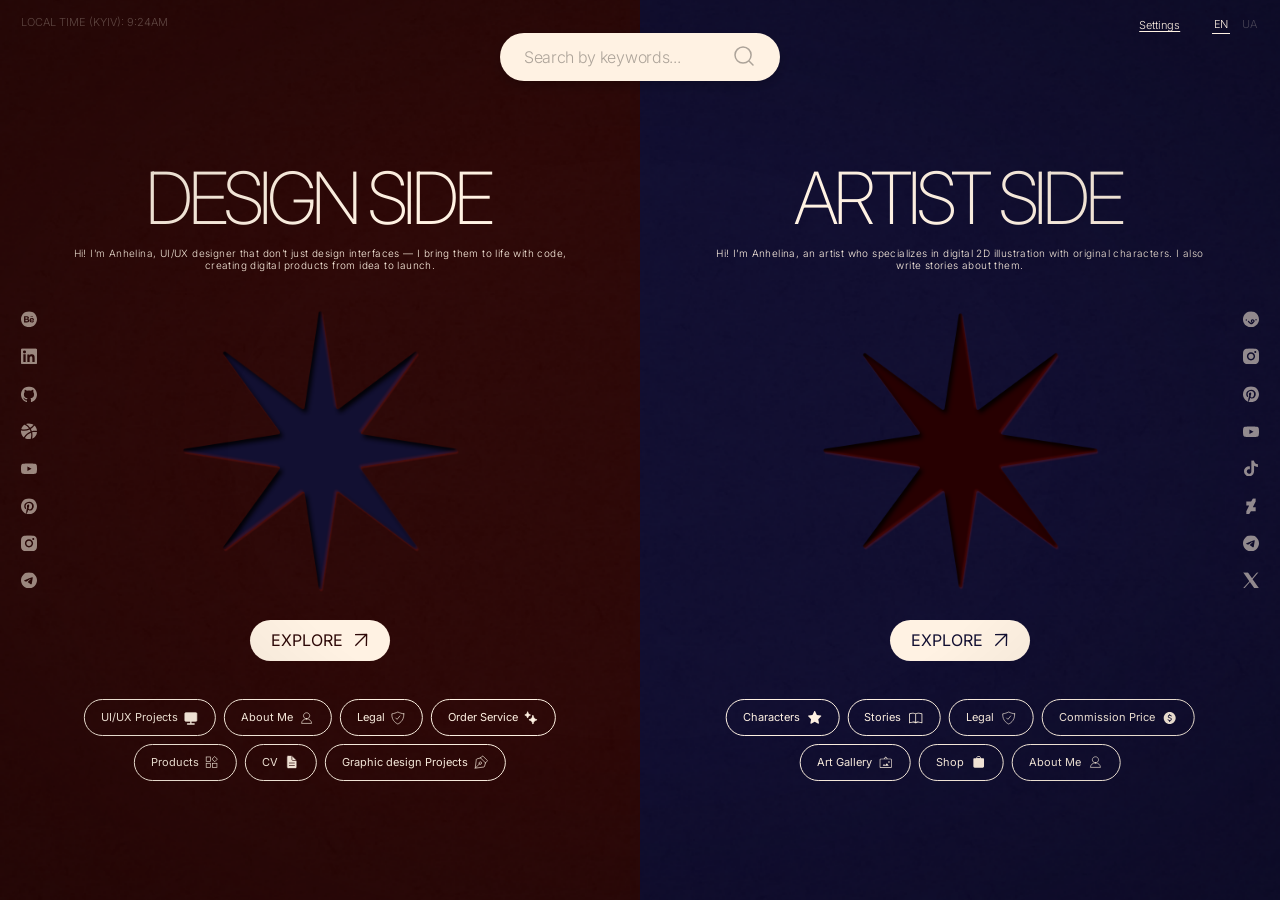
==== commit f81b2e0d: "upd" ====
--- a/index.html
+++ b/index.html
@@ -109,6 +109,18 @@
         <symbol id="i-star" viewBox="0 0 24 24" fill="none">
             <path d="M21.2836 8.27578L15.3328 7.41093L12.6726 2.01797C12.6 1.87031 12.4805 1.75078 12.3328 1.67812C11.9625 1.49531 11.5125 1.64765 11.3273 2.01797L8.66717 7.41093L2.71639 8.27578C2.55233 8.29922 2.40233 8.37656 2.28748 8.49375C2.14864 8.63645 2.07214 8.82843 2.07477 9.02752C2.07741 9.2266 2.15897 9.41649 2.30155 9.55547L6.60701 13.7531L5.58983 19.6805C5.56597 19.8183 5.58123 19.9602 5.63387 20.0898C5.68651 20.2195 5.77442 20.3318 5.88764 20.414C6.00086 20.4962 6.13486 20.5451 6.27444 20.555C6.41401 20.565 6.55359 20.5356 6.67733 20.4703L12 17.6719L17.3226 20.4703C17.468 20.5477 17.6367 20.5734 17.7984 20.5453C18.2062 20.475 18.4805 20.0883 18.4101 19.6805L17.393 13.7531L21.6984 9.55547C21.8156 9.44062 21.893 9.29062 21.9164 9.12656C21.9797 8.7164 21.6937 8.33672 21.2836 8.27578Z" fill="currentColor"/>
         </symbol>
+        <!-- Settings -->
+        <symbol id="i-arrow-right" viewBox="-1.5 -1.5 27 27" fill="none">
+            <path d="M3 12H21M11.55 21L21 12L11.55 3" stroke="currentColor" stroke-width="1.125" stroke-linejoin="round"/>
+        </symbol>
+        <symbol id="i-cookie" viewBox="-3 -3 30 30" fill="none">
+            <path d="M12 2.5a9.5 9.5 0 1 0 9.5 9.5 3.8 3.8 0 0 1-4.75-4.75A3.8 3.8 0 0 1 12 2.5Z" stroke="currentColor" stroke-width="1.5" stroke-linejoin="round"/>
+            <path d="M8.5 8.5v.01M16 15.5v.01M12 12v.01M11 17v.01M7 14v.01" stroke="currentColor" stroke-width="2" stroke-linecap="round"/>
+        </symbol>
+        <symbol id="i-contrast" viewBox="-3 -3 30 30" fill="none">
+            <circle cx="12" cy="12" r="9" stroke="currentColor" stroke-width="1.5"/>
+            <path d="M12 3a9 9 0 0 1 0 18z" fill="currentColor"/>
+        </symbol>
     </svg>
 
     <!-- Пошук (по центру між двома половинами) -->
@@ -177,10 +189,38 @@
         <!-- ===== ARTIST SIDE ===== -->
         <section class="split-side art-side">
 
-            <!-- Перемикач мови -->
+            <!-- Settings (меню при наведенні) і перемикач мови -->
+            <div class="top-right">
+            <div class="settings" id="settings">
+                <button type="button" class="settings-btn" id="settings-btn" aria-expanded="false" aria-controls="settings-menu" data-i18n="settings.title">Settings</button>
+                <div class="settings-menu" id="settings-menu">
+                    <div class="settings-panel">
+                        <div class="settings-row">
+                            <svg class="icon settings-icon" aria-hidden="true"><use href="#i-cookie"/></svg>
+                            <span class="settings-label" data-i18n="settings.cookies">Cookies</span>
+                            <!-- Тут буде перехід на сторінку: замініть <span> на <a href="..."> -->
+                            <span class="settings-go" aria-hidden="true"><svg class="icon"><use href="#i-arrow-right"/></svg></span>
+                        </div>
+                        <div class="settings-row">
+                            <span class="settings-icon settings-icon--text" aria-hidden="true">Aa</span>
+                            <span class="settings-label" id="label-font" data-i18n="settings.font">Accessible Font</span>
+                            <button type="button" class="switch" id="switch-font" role="switch" aria-checked="false" aria-labelledby="label-font"><span class="switch-knob"></span></button>
+                            <span class="settings-go" aria-hidden="true"><svg class="icon"><use href="#i-arrow-right"/></svg></span>
+                        </div>
+                        <div class="settings-row">
+                            <svg class="icon settings-icon" aria-hidden="true"><use href="#i-contrast"/></svg>
+                            <span class="settings-label" id="label-theme" data-i18n="settings.theme">Light / Dark theme</span>
+                            <button type="button" class="switch" id="switch-theme" role="switch" aria-checked="false" aria-labelledby="label-theme"><span class="switch-knob"></span></button>
+                            <span class="settings-go" aria-hidden="true"><svg class="icon"><use href="#i-arrow-right"/></svg></span>
+                        </div>
+                    </div>
+                </div>
+            </div>
+
             <div class="lang" role="group" aria-label="Language">
                 <button type="button" class="lang-btn is-active" data-lang="en" aria-pressed="true">EN</button>
                 <button type="button" class="lang-btn" data-lang="uk" aria-pressed="false">UA</button>
+            </div>
             </div>
 
             <!-- Соцмережі Artist side -->
@@ -227,5 +267,6 @@
 
     <script src="site.js"></script>
     <script src="search.js"></script>
+    <script src="settings.js"></script>
 </body>
 </html>
--- a/style.css
+++ b/style.css
@@ -310,6 +310,182 @@
     cursor: default;
 }
 
+/* ---------- Settings + мова (головна, правий верхній кут) ---------- */
+
+.top-right {
+    position: absolute;
+    z-index: 6;
+    top: calc(max(14px, calc(24 * var(--u))) - 8px);
+    right: var(--edge);
+    display: flex;
+    align-items: center;
+    gap: max(14px, calc(32 * var(--u)));
+}
+
+.top-right .lang {
+    position: static;
+}
+
+body.hub-page .settings {
+    --s-ink: rgba(0, 0, 0, 0.8);   /* чорний, прозорість 80% */
+    --s-bg: var(--cream);
+    --s-btn: var(--cream);
+    --s-fs: max(11px, calc(14 * var(--u)));
+}
+
+body.design-page .settings {
+    --s-ink: #2E0908;               /* червоний, 100% */
+    --s-bg: #FFF9F3;
+    --s-btn: #2E0908;
+    --s-fs: 14px;
+}
+
+/* ---------- Меню Settings (спільне для головної і Design side) ----------
+   Кнопка Settings, а під нею при наведенні або фокусі з клавіатури випадає меню:
+   Cookies, Accessible Font (тумблер), Light / Dark theme (тумблер); праворуч стрілки-заготовки. */
+
+.settings {
+    position: relative;
+    z-index: 10;
+}
+
+.settings-btn {
+    display: block;
+    padding: 10px;
+    border: 0;
+    background: transparent;
+    color: var(--s-btn);
+    font-family: "Inter", Arial, sans-serif;
+    font-size: var(--s-fs);
+    font-weight: 300;
+    line-height: normal;
+    text-decoration: underline;
+    text-underline-position: from-font;
+    opacity: 1;
+    cursor: pointer;
+}
+
+.settings-menu {
+    position: absolute;
+    top: 100%;
+    right: 0;
+    padding-top: 8px;            /* невидимий місток, щоб меню не зникало, поки курсор їде до нього */
+    opacity: 0;
+    visibility: hidden;
+    transform: translateY(-4px);
+    transition: opacity 0.2s ease, transform 0.2s ease, visibility 0s linear 0.2s;
+}
+
+.settings:hover .settings-menu,
+.settings:has(:focus-visible) .settings-menu,
+.settings.is-open .settings-menu {
+    opacity: 1;
+    visibility: visible;
+    transform: none;
+    transition: opacity 0.2s ease, transform 0.2s ease, visibility 0s;
+}
+
+.settings-panel {
+    display: flex;
+    flex-direction: column;
+    width: 360px;                /* коробка меню 360 x 204 */
+    height: 204px;
+    max-width: calc(100vw - 32px);
+    overflow: hidden;
+    border-radius: 8px;
+    background: var(--s-bg);
+    color: var(--s-ink);
+    box-shadow: 0 8px 24px rgba(0, 0, 0, 0.18);
+}
+
+body.design-page .settings-panel {
+    border: 1px solid var(--s-ink);
+}
+
+.settings-row {
+    display: flex;
+    flex: 1 1 0;                 /* три рядки ділять висоту 204 порівну */
+    align-items: center;
+    min-height: 0;
+    padding: 0 20px;
+    font-family: "Inter", Arial, sans-serif;
+    font-size: 16px;
+    font-weight: 300;
+    line-height: normal;
+    color: var(--s-ink);
+}
+
+.settings-row + .settings-row {
+    border-top: 1px solid var(--s-ink);
+}
+
+.settings .icon {
+    width: 24px;
+    height: 24px;
+}
+
+.settings-icon {
+    flex: none;
+    display: grid;
+    place-items: center;
+    min-width: 24px;
+    height: 24px;
+}
+
+.settings-icon--text {
+    font-size: 16px;
+    font-weight: 400;
+    letter-spacing: -0.02em;
+}
+
+/* Відступ тексту від іконки 8, від тумблера 12 */
+.settings-label {
+    margin-left: 8px;
+    white-space: nowrap;
+}
+
+.settings-go {
+    display: block;
+    flex: none;
+    margin-left: auto;
+    padding-left: 12px;
+    color: var(--s-ink);
+}
+
+/* Тумблер */
+.switch {
+    position: relative;
+    flex: none;
+    width: 34px;
+    height: 20px;
+    margin-left: 12px;
+    padding: 0;
+    border: 0;
+    border-radius: 30px;
+    background: color-mix(in srgb, var(--s-ink) 25%, transparent);
+    cursor: pointer;
+    transition: background 0.25s ease;
+}
+
+.switch-knob {
+    position: absolute;
+    top: 2px;
+    left: 2px;
+    width: 16px;
+    height: 16px;
+    border-radius: 50%;
+    background: var(--s-bg);
+    transition: transform 0.25s ease;
+}
+
+.switch[aria-checked="true"] {
+    background: var(--s-ink);
+}
+
+.switch[aria-checked="true"] .switch-knob {
+    transform: translateX(14px);
+}
+
 /* ---------- Іконки соцмереж по боках ---------- */
 
 .socials {
@@ -526,7 +702,7 @@
     --paper: #FFF9F3;
     --ink: #2E0908;
     --ink-soft: rgba(46, 9, 8, 0.32);
-    --menu-w: clamp(320px, 20.8334vw, 400px);   /* 400 у макеті 1920 */
+    --menu-w: clamp(340px, 20.8334vw, 400px);   /* 400 у макеті 1920 */
     --gutter: clamp(16px, 2.3vw, 44px);         /* 44 у макеті */
     --toggle-space: calc(24px + var(--gutter)); /* місце під бургер, коли меню закрите */
     --ease: 0.35s cubic-bezier(0.4, 0, 0.2, 1);
@@ -642,7 +818,7 @@
     left: auto;
     transform: none;
     flex: none;
-    width: min(280px, calc(100% - 120px));
+    width: min(280px, calc(100% - 100px));
     margin: 24px 0 0 32px;
     background: var(--paper);
     border: 1px solid var(--ink);
@@ -657,6 +833,22 @@
 
 .design-page .menu .search-result {
     border-top-color: rgba(46, 9, 8, 0.12);
+}
+
+/* Лупа і хрестик у пошуку: колір #2E0908 з прозорістю 32%, на hover — 100% */
+.design-page .menu .search-icon,
+.design-page .menu .search-clear svg {
+    display: block;
+    width: 24px;
+    height: 24px;
+    color: var(--ink);
+    opacity: 0.32;
+    transition: opacity 0.2s ease;
+}
+
+.design-page .menu .search-icon:hover,
+.design-page .menu .search-clear:hover svg {
+    opacity: 1;
 }
 
 /* Навігація: рядки з лініями, стрілка праворуч */
@@ -789,108 +981,9 @@
     padding-left: 0;
 }
 
-/* Settings: текстова кнопка (без іконки, 100% непрозорість).
-   При наведенні або фокусі з клавіатури під нею з'являється меню з тумблерами. */
+/* Settings: у шапці кнопка-текст (виглядає однаково на головній і тут) */
 .design-page .settings {
-    position: relative;
-    z-index: 10;
     margin-left: auto;
-}
-
-.design-page .settings-btn {
-    display: block;
-    padding: 10px;
-    border: 0;
-    background: transparent;
-    color: var(--ink);
-    font-family: "Inter", Arial, sans-serif;
-    font-size: 14px;
-    font-weight: 300;
-    line-height: normal;
-    text-decoration: underline;
-    text-underline-position: from-font;
-    opacity: 1;
-    cursor: pointer;
-}
-
-.design-page .settings-menu {
-    position: absolute;
-    top: 100%;
-    right: 0;
-    padding-top: 8px;            /* невидимий місток, щоб меню не зникало, поки курсор їде до нього */
-    opacity: 0;
-    visibility: hidden;
-    transform: translateY(-4px);
-    transition: opacity 0.2s ease, transform 0.2s ease, visibility 0s linear 0.2s;
-}
-
-.design-page .settings:hover .settings-menu,
-.design-page .settings:has(:focus-visible) .settings-menu,
-.design-page .settings.is-open .settings-menu {
-    opacity: 1;
-    visibility: visible;
-    transform: none;
-    transition: opacity 0.2s ease, transform 0.2s ease, visibility 0s;
-}
-
-.design-page .settings-panel {
-    display: flex;
-    flex-direction: column;
-    gap: 16px;
-    min-width: 264px;
-    padding: 20px 24px;
-    border: 1px solid var(--ink);
-    border-radius: 16px;
-    background: var(--paper);
-    box-shadow: 0 8px 24px rgba(46, 9, 8, 0.12);
-}
-
-.design-page .settings-row {
-    display: flex;
-    align-items: center;
-    justify-content: space-between;
-    gap: 24px;
-}
-
-.design-page .settings-label {
-    font-size: 14px;
-    font-weight: 300;
-    line-height: normal;
-    white-space: nowrap;
-}
-
-/* Тумблер 44 x 24 */
-.design-page .switch {
-    position: relative;
-    flex: none;
-    width: 44px;
-    height: 24px;
-    padding: 0;
-    border: 1px solid var(--ink);
-    border-radius: 30px;
-    background: transparent;
-    cursor: pointer;
-    transition: background 0.25s ease;
-}
-
-.design-page .switch-knob {
-    position: absolute;
-    top: 3px;
-    left: 3px;
-    width: 16px;
-    height: 16px;
-    border-radius: 50%;
-    background: var(--ink);
-    transition: transform 0.25s ease, background 0.25s ease;
-}
-
-.design-page .switch[aria-checked="true"] {
-    background: var(--ink);
-}
-
-.design-page .switch[aria-checked="true"] .switch-knob {
-    background: var(--paper);
-    transform: translateX(20px);
 }
 
 /* Перемикач мови (у макеті праворуч у шапці) */
@@ -1054,6 +1147,21 @@
     color: var(--ink);
 }
 
+/* Блок «Download and explore my experience»: підпис в один рядок, блок за шириною підпису */
+.design-page #cv {
+    width: auto;
+}
+
+.design-page #cv .caption {
+    white-space: nowrap;
+}
+
+/* Назви проєктів в описах — Inter Medium */
+.design-page .acc-name {
+    font-weight: 500;
+    color: var(--ink);
+}
+
 /* Права колонка: підпис + кнопка, 293 завширшки */
 .design-page .cta {
     display: flex;
@@ -1095,6 +1203,7 @@
 /* About me: CV зліва, «Columns» праворуч (x = 1687 у макеті) */
 .design-page .row-side--split {
     display: flex;
+    flex-wrap: wrap;
     justify-content: space-between;
     gap: 24px;
     padding-top: 51px;
@@ -1150,7 +1259,7 @@
     display: flex;
     flex-wrap: wrap;
     align-items: center;
-    gap: 16px;
+    gap: 12px;   /* між поштою та іконкою копіювання */
 }
 
 /* Пошта: 24 Regular; підводка з'являється при наведенні */
@@ -1176,7 +1285,6 @@
     flex: none;
     width: 24px;
     height: 24px;
-    margin-left: 4px;
     padding: 0;
     border: 0;
     background: transparent;
@@ -1254,7 +1362,7 @@
 .design-page .acc {
     display: flex;
     flex-direction: column;
-    gap: 32px;
+    gap: 32px;   /* між пунктами списку */
     margin-top: 32px;
 }
 
@@ -1268,7 +1376,6 @@
     align-items: center;
     gap: 12px;
     width: 100%;
-    min-height: 44px;
     padding: 0;
     border: 0;
     background: transparent;
@@ -1287,6 +1394,11 @@
     text-wrap: pretty;
 }
 
+.design-page .acc-head,
+.design-page .acc-chevron .icon {
+    overflow: visible;   /* стрілку не обрізає по краях */
+}
+
 /* Стрілка 24: 60% прозорості, на hover — 100%; відкрито — повернута вгору */
 .design-page .acc-chevron {
     display: block;
@@ -1328,11 +1440,12 @@
     flex-direction: column;
     gap: 12px;
     max-width: 585px;
-    padding-top: 12px;
+    padding-top: 12px;   /* однаковий відступ від заголовка (в один чи два рядки) */
     font-size: 16px;
     font-weight: 300;
     line-height: 20px;
     letter-spacing: -0.02em;
+    color: rgba(46, 9, 8, 0.6);
     text-wrap: pretty;
 }
 
@@ -1341,7 +1454,7 @@
 .design-page .skills {
     display: grid;
     grid-template-columns: repeat(auto-fill, minmax(146px, 1fr));
-    gap: 12px 44px;
+    gap: 24px 44px;   /* 24px між рядами блоків, коли вони переносяться */
     margin-top: 32px;
     font-size: 16px;
     font-weight: 300;
@@ -1427,11 +1540,6 @@
     .design-page .pill {
         padding: 12px 16px;
     }
-
-    .design-page .settings-panel {
-        min-width: 232px;
-        padding: 16px 20px;
-    }
 }
 
 @media (prefers-reduced-motion: reduce) {
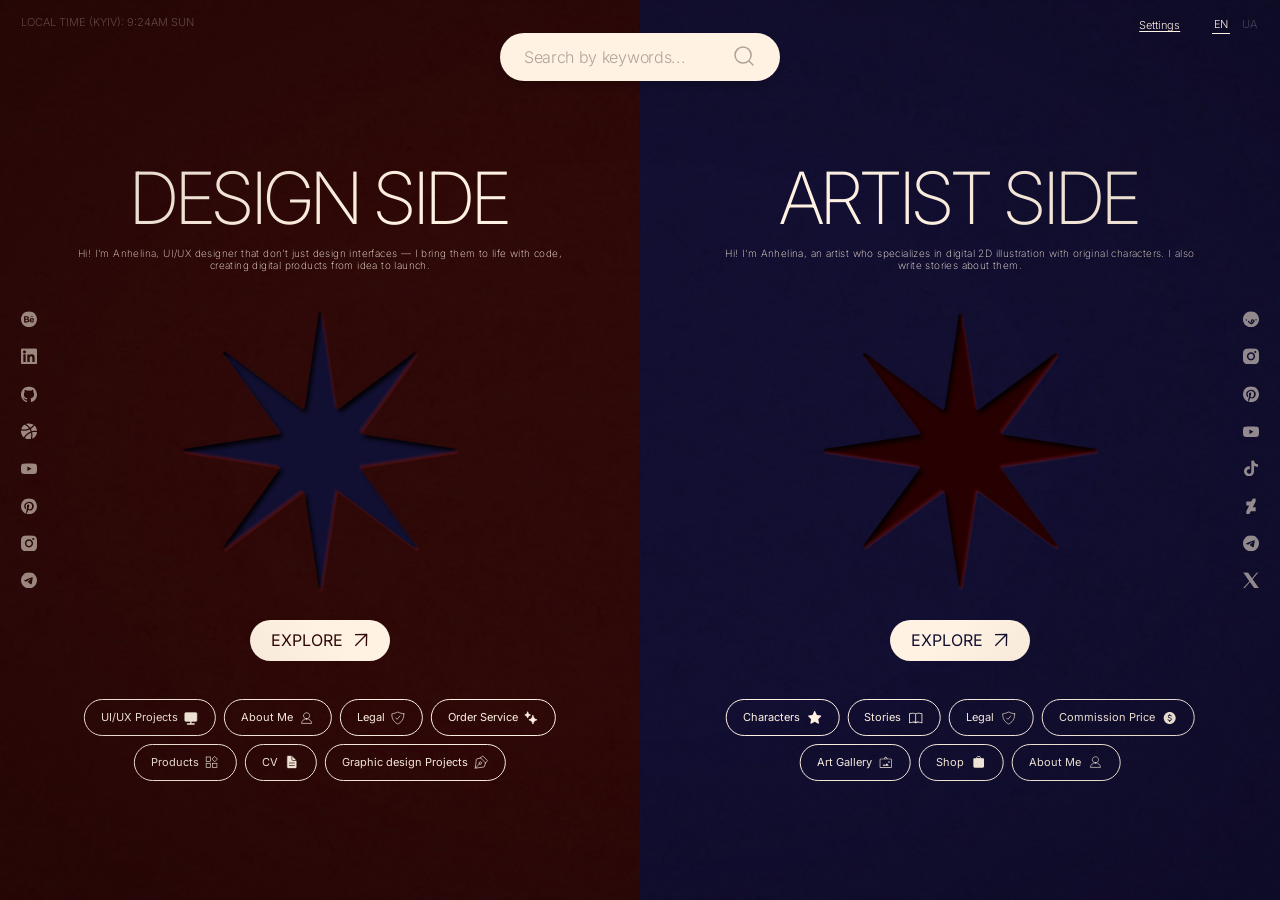
==== commit 8bd64f19: "upd" ====
--- a/index.html
+++ b/index.html
@@ -5,9 +5,6 @@
     <meta name="viewport" content="width=device-width, initial-scale=1.0">
     <title>echoji07 — Portfolio</title>
     <link rel="icon" type="image/svg+xml" href="images/favicon.svg">
-    <link rel="preconnect" href="https://fonts.googleapis.com">
-    <link rel="preconnect" href="https://fonts.gstatic.com" crossorigin>
-    <link href="https://fonts.googleapis.com/css2?family=Inter:wght@100;200;300;400&display=swap" rel="stylesheet">
     <link rel="stylesheet" href="style.css">
     <script src="prefs.js"></script>
 </head>
@@ -17,6 +14,9 @@
     <svg class="sprite" xmlns="http://www.w3.org/2000/svg" aria-hidden="true" focusable="false">
 
         <!-- UI -->
+        <symbol id="i-close" viewBox="-4 -4 32 32" fill="none">
+            <path d="M20 20 4 4m16 0L4 20" stroke="currentColor" stroke-width="2" stroke-linecap="round" stroke-linejoin="round"/>
+        </symbol>
         <symbol id="i-arrow-out" viewBox="0 0 24 24" fill="none">
             <path d="M3.48528 20.4853L20.4558 3.51472M20.0316 20.9095L20.4558 3.51472L3.06102 3.93898" stroke="currentColor" stroke-linejoin="round"/>
         </symbol>
@@ -128,7 +128,7 @@
         <div class="search-field">
             <input class="search-input" type="text" placeholder="Search by keywords..." data-i18n-placeholder="search.placeholder" aria-label="Search by keywords" data-i18n-aria="search.placeholder" autocomplete="off">
             <button class="search-clear" type="button" aria-label="Clear" hidden>
-                <img src="images/close-icon.svg" alt="">
+                <svg class="search-clear-icon" aria-hidden="true"><use href="#i-close"/></svg>
             </button>
             <img class="search-icon" src="images/search-icon.svg" alt="">
         </div>
--- a/style.css
+++ b/style.css
@@ -3,6 +3,24 @@
    Макет Figma: 1920x1080, кожна половина 960x1080.
    Усі розміри задані через --u (1 піксель макета).
    ========================================================== */
+
+@font-face {
+    font-family: "Inter";
+    font-style: normal;
+    font-weight: 100 500;
+    font-display: block;
+    src: url("./fonts/inter-latin.woff2") format("woff2");
+    unicode-range: U+0000-00FF, U+0131, U+0152-0153, U+02BB-02BC, U+02C6, U+02DA, U+02DC, U+2000-206F, U+20AC, U+2122, U+2191, U+2193, U+2212, U+2215, U+FEFF, U+FFFD;
+}
+
+@font-face {
+    font-family: "Inter";
+    font-style: normal;
+    font-weight: 100 500;
+    font-display: block;
+    src: url("./fonts/inter-cyrillic.woff2") format("woff2");
+    unicode-range: U+0301, U+0400-045F, U+0490-0491, U+04B0-04B1, U+2116;
+}
 
 :root {
     --u: min(calc(100vw / 1920), calc(100vh / 1080));
@@ -90,10 +108,12 @@
 
 .design-side {
     background: var(--red-bg) url("./images/redbg.png") center / cover no-repeat;
+    background-image: image-set(url("./images/redbg-2x.jpg") 2x, url("./images/redbg.png") 4x);
 }
 
 .art-side {
     background: var(--blue-bg) url("./images/bluebg.png") center / cover no-repeat;
+    background-image: image-set(url("./images/bluebg-2x.jpg") 2x, url("./images/bluebg.png") 4x);
     --btn-text: var(--blue-ink);
 }
 
@@ -148,7 +168,7 @@
     max-width: 100%;
     text-align: center;
     font-family: "Inter", Arial, sans-serif;
-    font-weight: 300;
+    font-weight: 200;
     font-size: max(10px, calc(14 * var(--u)));
     line-height: calc(18 * var(--u));
     letter-spacing: 0.04em;
@@ -592,14 +612,15 @@
     display: none;
 }
 
-.search-clear img {
+.search-clear svg {
     width: 24px;
     height: 24px;
+    color: #000;
     opacity: 0.32;
     transition: opacity 0.2s ease;
 }
 
-.search-clear:hover img {
+.search-clear:hover svg {
     opacity: 0.6;
 }
 
@@ -797,6 +818,7 @@
     display: flex;
     flex-direction: column;
     overflow-y: auto;
+    overflow-anchor: none;
     background: var(--paper);
     border-right: 1px solid var(--ink);
     transform: translateX(-100%);
@@ -869,7 +891,7 @@
     color: var(--ink);
     font-size: 16px;
     font-weight: 300;
-    line-height: normal;
+    line-height: 20px;
     text-transform: uppercase;
     transition: background 0.25s ease, color 0.25s ease;
 }
@@ -950,6 +972,7 @@
     align-self: flex-start;
     margin: auto 0 24px 24px;
     padding: 14px 24px;
+    gap: 8px;
 }
 
 /* Великі кнопки в тексті сторінки: так само 14px зверху й знизу */
@@ -1191,7 +1214,7 @@
 /* Download CV: залита кнопка (Inter Medium) */
 .design-page .pill--primary {
     background: var(--ink);
-    color: #FFF2E3;
+    color: var(--paper);
     font-weight: 500;
 }
 
@@ -1592,4 +1615,311 @@
 .design-page .menu .search-input {
     min-width: 0;
     text-overflow: ellipsis;
-}
+    color: var(--ink);
+}
+
+/* ==========================================================
+   Сторінка Portfolio (portfolio.html)
+   Каркас той самий, що в design.html (меню, шапка, Settings, мова, час).
+   Відрізняється лише вмістом: заголовок + категорії Commercial / Studies & Volunteer.
+   ========================================================== */
+
+/* Верх: ліворуч статус, заголовок, опис і кнопка; праворуч години роботи і місцевий час */
+.design-page .portfolio-head {
+    display: flex;
+    justify-content: space-between;
+    align-items: flex-start;
+    gap: 24px 48px;
+    margin-top: 49.5px;
+}
+
+.design-page .portfolio-intro {
+    flex: 1 1 auto;
+    min-width: 0;
+    max-width: 629px;
+}
+
+.design-page .portfolio-intro .section-text {
+    margin-top: 12px;
+    font-size: 16px;
+    color: rgba(46, 9, 8, 0.6);
+}
+
+.design-page .portfolio-intro .pill {
+    margin-top: 32px;
+}
+
+.design-page .portfolio-controls {
+    position: relative;
+    z-index: 2;
+    display: flex;
+    justify-content: space-between;
+    align-items: center;
+    gap: 24px;
+    margin-top: 80px;
+}
+
+.design-page .portfolio-controls .tabs {
+    margin-top: 0;
+}
+
+.design-page .portfolio-tools {
+    display: flex;
+    flex: none;
+    align-items: center;
+    gap: 24px;
+}
+
+.design-page .portfolio-type-filter {
+    position: relative;
+}
+
+/* Ті самі відступи та висота рядка, що у вкладок (.tab), тому текст стоїть на одній лінії з ними */
+.design-page .portfolio-type-toggle {
+    display: flex;
+    align-items: center;
+    gap: 8px;
+    padding: 4px 0 8px;
+    border: 0;
+    border-radius: 0;
+    background: transparent;
+    color: var(--ink);
+    font-family: "Inter", Arial, sans-serif;
+    font-size: 16px;
+    font-weight: 300;
+    line-height: normal;
+    letter-spacing: -0.02em;
+    text-decoration: none;
+    white-space: nowrap;
+    cursor: pointer;
+    -webkit-tap-highlight-color: transparent;
+}
+
+/* При наведенні, натисканні і кліку жодної лінії або рамки немає.
+   (Кільце фокусу з клавіатури — .design-page :focus-visible — лишається для доступності.) */
+.design-page .portfolio-type-toggle:hover,
+.design-page .portfolio-type-toggle:active,
+.design-page .portfolio-type-toggle:focus:not(:focus-visible),
+.design-page .portfolio-type-toggle[aria-expanded="true"] {
+    border: 0;
+    outline: 0;
+    box-shadow: none;
+    background: transparent;
+    text-decoration: none;
+}
+
+.design-page .portfolio-chevron {
+    width: 20px;
+    height: 20px;
+    flex: none;
+    transition: transform 0.2s ease;
+}
+
+.design-page .portfolio-type-toggle[aria-expanded="true"] .portfolio-chevron {
+    transform: rotate(180deg);
+}
+
+.design-page .portfolio-type-menu {
+    position: absolute;
+    z-index: 5;
+    top: calc(100% + 4px);
+    right: 0;                /* правий край стабільний, навіть якщо змінюється довжина назви */
+    width: max-content;
+    min-width: 100%;         /* не вужче за кнопку «текст + стрілка» */
+    overflow: hidden;
+    border: 1px solid var(--ink);
+    border-radius: 12px;
+    background: var(--paper);
+}
+
+.design-page .portfolio-type-menu[hidden],
+.design-page .portfolio-sort-menu[hidden] {
+    display: none;
+}
+
+.design-page .portfolio-type-option {
+    display: flex;
+    align-items: center;
+    justify-content: space-between;
+    width: 100%;
+    padding: 24px 16px;
+    white-space: nowrap;
+    border: 0;
+    background: transparent;
+    color: var(--ink);
+    font: 300 16px/1.2 "Inter", Arial, sans-serif;
+    text-align: left;
+    cursor: pointer;
+}
+
+.design-page .portfolio-check {
+    display: block;
+    flex: none;
+    width: 24px;
+    height: 24px;
+    margin-left: 12px;
+    opacity: 0;
+    color: currentColor;
+    transition: opacity 0.15s ease;
+}
+
+.design-page .portfolio-type-option[aria-checked="true"] .portfolio-check,
+.design-page .portfolio-sort-option[aria-checked="true"] .portfolio-check {
+    opacity: 1;
+}
+
+.design-page .portfolio-type-option + .portfolio-type-option {
+    border-top: 1px solid var(--ink);
+}
+
+.design-page .portfolio-type-option:hover,
+.design-page .portfolio-type-option:focus-visible {
+    background: var(--ink);
+    color: var(--paper);
+}
+
+.design-page .portfolio-sort {
+    display: grid;
+    width: 24px;
+    height: 24px;
+    flex: none;
+    place-items: center;
+    padding: 0;
+    border: 0;
+    background: transparent;
+    color: var(--ink);
+    cursor: pointer;
+}
+
+.design-page .portfolio-sort-control {
+    position: relative;
+}
+
+.design-page .portfolio-sort svg {
+    width: 24px;
+    height: 24px;
+    transition: transform 0.2s ease;
+}
+
+.design-page .portfolio-sort:hover {
+    opacity: 0.65;
+}
+
+.design-page .portfolio-sort-menu {
+    position: absolute;
+    z-index: 5;
+    top: calc(100% + 12px);
+    right: 0;
+    width: 205px;
+    overflow: hidden;
+    border: 1px solid var(--ink);
+    border-radius: 12px;
+    background: var(--paper);
+}
+
+.design-page .portfolio-sort-option {
+    display: flex;
+    align-items: center;
+    justify-content: space-between;
+    width: 100%;
+    padding: 24px;
+    border: 0;
+    background: transparent;
+    color: var(--ink);
+    font: 300 16px/1.2 "Inter", Arial, sans-serif;
+    text-align: left;
+    cursor: pointer;
+}
+
+.design-page .portfolio-sort-option + .portfolio-sort-option {
+    border-top: 1px solid var(--ink);
+}
+
+.design-page .portfolio-sort-option:hover,
+.design-page .portfolio-sort-option:focus-visible {
+    background: var(--ink);
+    color: var(--paper);
+}
+
+.design-page .portfolio-sort:active,
+.design-page .portfolio-sort:focus:not(:focus-visible) {
+    outline: 0;
+    box-shadow: none;
+}
+
+/* Тонша лінія стрілок сортування (було 1.5) */
+.design-page .portfolio-sort path {
+    stroke-width: 1;
+}
+
+.design-page .portfolio-meta {
+    flex: none;
+    display: flex;
+    flex-direction: column;
+    align-items: flex-start;
+    gap: 18px;
+    text-align: left;
+}
+
+/* Вкладки категорій портфоліо */
+.design-page .tabs {
+    display: flex;
+    flex-wrap: wrap;
+    gap: 12px 40px;
+}
+
+.design-page .tab {
+    padding: 4px 4px 8px;
+    border: 0;
+    border-bottom: 1px solid rgba(46, 9, 8, 0.12);
+    background: transparent;
+    color: var(--ink);
+    font-size: 16px;
+    font-weight: 300;
+    line-height: normal;
+    letter-spacing: -0.02em;
+    cursor: pointer;
+    transition: border-color 0.25s ease;
+}
+
+.design-page .tab:hover {
+    border-bottom-color: rgba(46, 9, 8, 0.4);
+}
+
+.design-page .tab[aria-selected="true"] {
+    border-bottom-color: var(--ink);
+    cursor: default;
+}
+
+.design-page .tab:not([aria-selected="true"]) {
+    opacity: 0.32;
+}
+
+.design-page .tab-panel {
+    min-height: 40vh;
+    margin: 48px 0 120px;
+}
+
+.design-page .tab-panel[hidden] {
+    display: none;
+}
+
+/* Вузька область: блок з годинами роботи переходить під кнопку */
+@container about (max-width: 760px) {
+    .design-page .portfolio-head {
+        flex-direction: column;
+    }
+
+    .design-page .portfolio-meta {
+        align-items: flex-start;
+        text-align: left;
+    }
+
+    .design-page .portfolio-controls {
+        flex-wrap: wrap;
+    }
+
+    .design-page .portfolio-tools {
+        margin-left: auto;
+    }
+}
